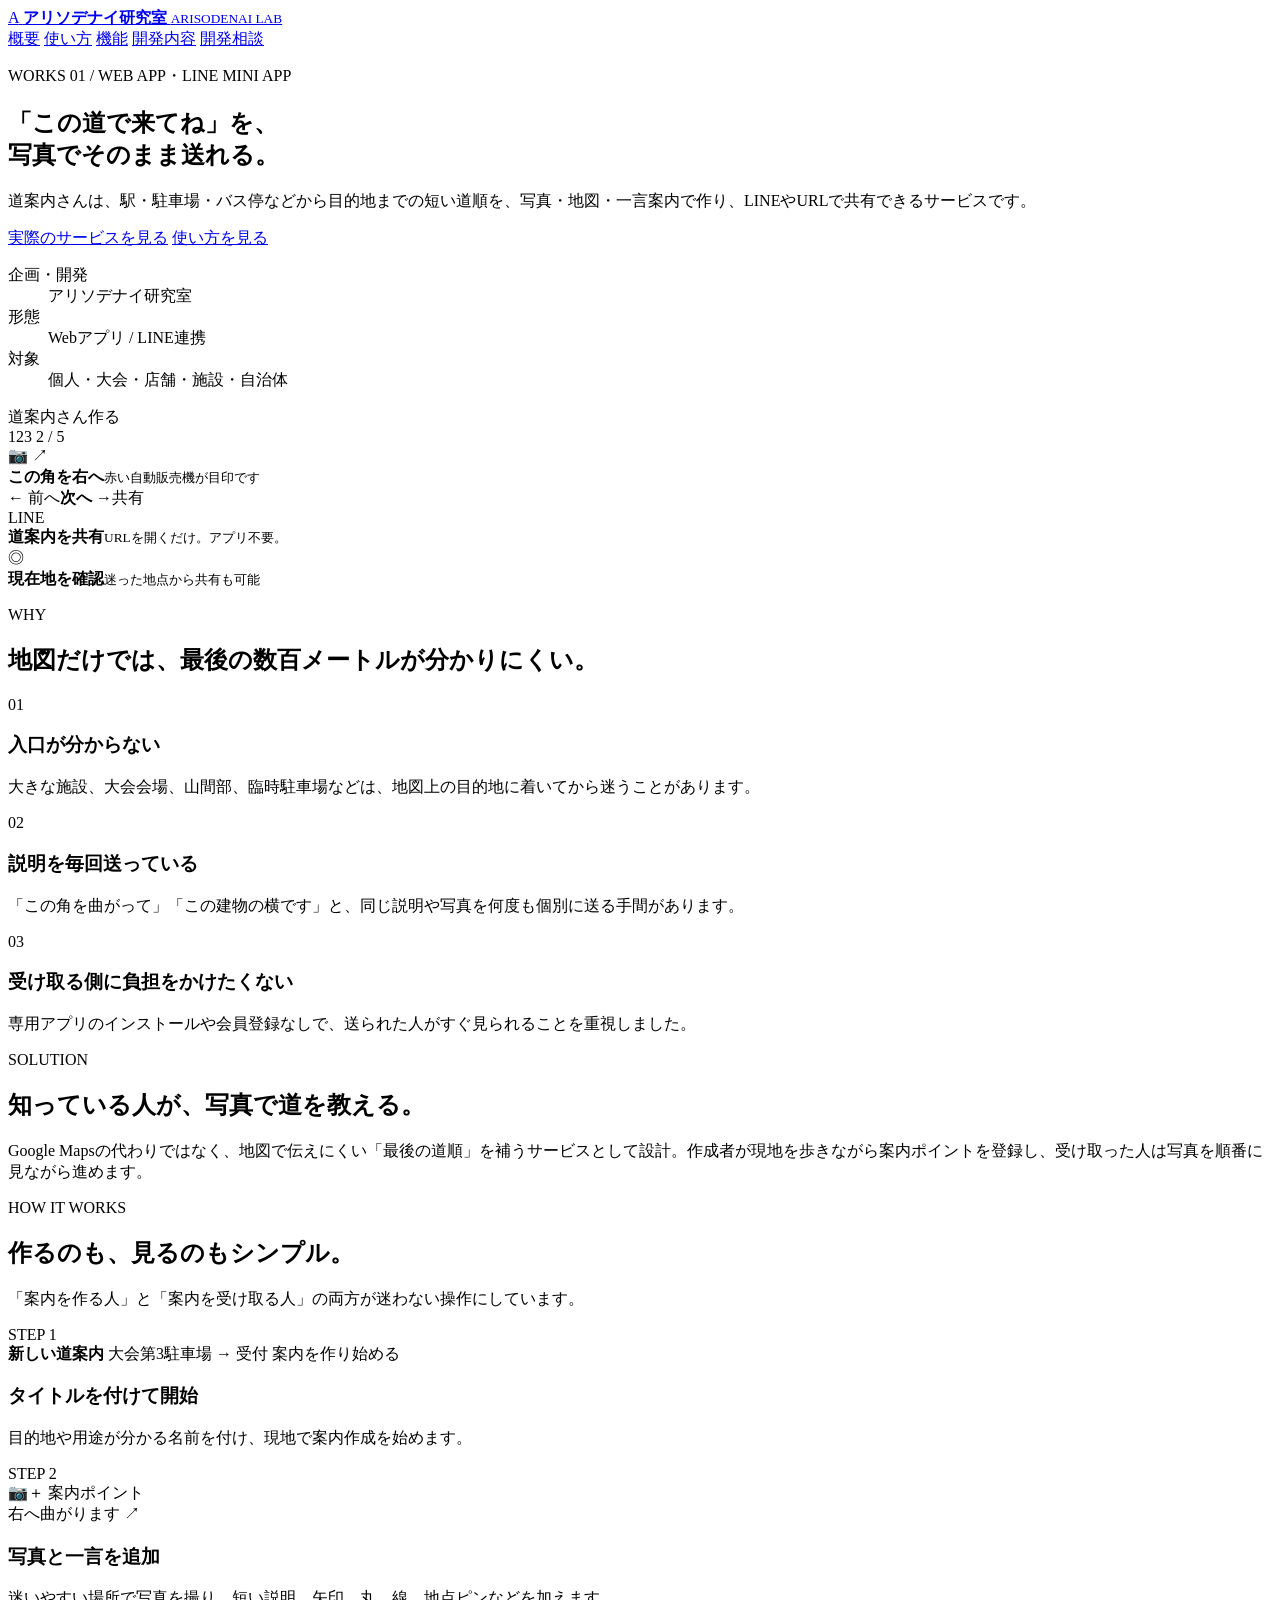
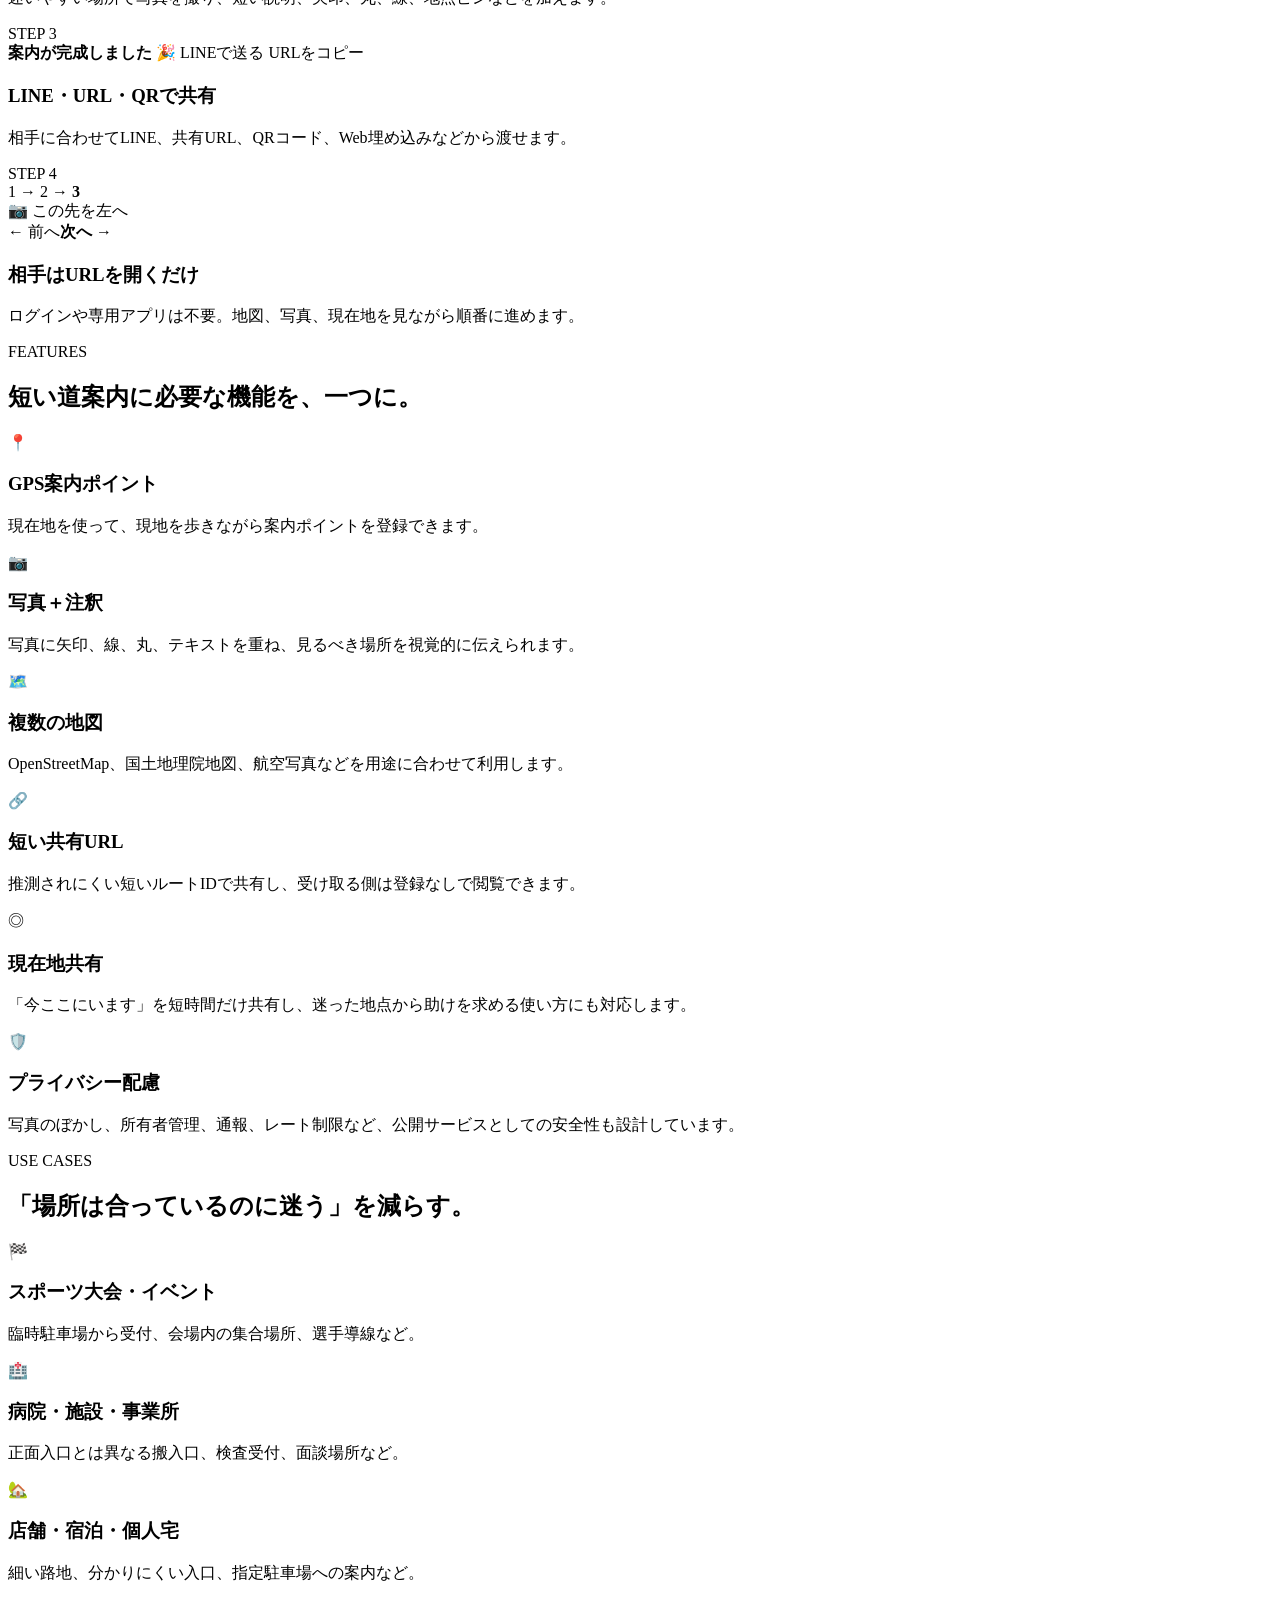
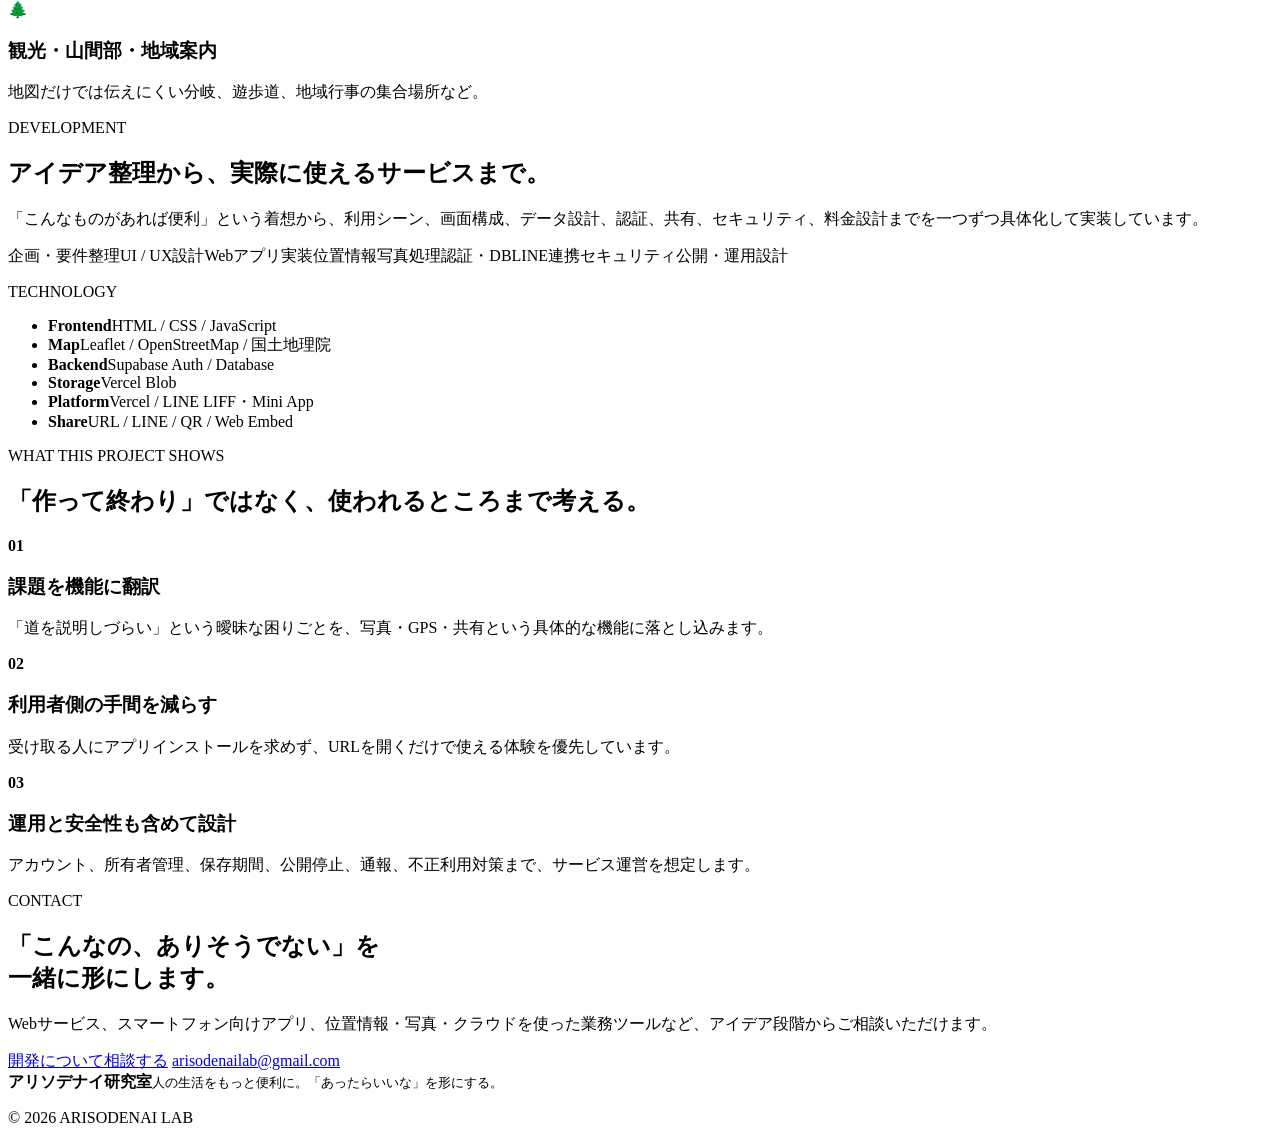
==== portfolio.html @ 08d3139c "feat: add Michiansan case study" ====
<!doctype html>
<html lang="ja">
<head>
  <meta charset="utf-8">
  <meta name="viewport" content="width=device-width, initial-scale=1">
  <meta name="description" content="アリソデナイ研究室の開発事例『道案内さん』。写真・地図・現在地を使った短距離道案内を作成し、LINEやURLで共有できるWebサービスです。">
  <meta name="theme-color" content="#f5f7f4">
  <title>道案内さん｜開発事例｜アリソデナイ研究室</title>
  <link rel="stylesheet" href="./portfolio.css">
</head>
<body>
  <header class="site-header">
    <a class="lab-brand" href="./index.html" aria-label="アリソデナイ研究室 トップへ">
      <span class="lab-mark" aria-hidden="true">A</span>
      <span>
        <strong>アリソデナイ研究室</strong>
        <small>ARISODENAI LAB</small>
      </span>
    </a>
    <nav class="site-nav" aria-label="ページ内ナビゲーション">
      <a href="#about">概要</a>
      <a href="#flow">使い方</a>
      <a href="#features">機能</a>
      <a href="#development">開発内容</a>
      <a class="nav-cta" href="mailto:arisodenailab@gmail.com">開発相談</a>
    </nav>
  </header>

  <main id="top">
    <section class="hero section-shell">
      <div class="hero-copy">
        <p class="eyebrow">WORKS 01 / WEB APP・LINE MINI APP</p>
        <h1>「この道で来てね」を、<br>写真でそのまま送れる。</h1>
        <p class="hero-lead">道案内さんは、駅・駐車場・バス停などから目的地までの短い道順を、写真・地図・一言案内で作り、LINEやURLで共有できるサービスです。</p>
        <div class="hero-actions">
          <a class="button primary" href="https://michiansan.com">実際のサービスを見る</a>
          <a class="button secondary" href="#flow">使い方を見る</a>
        </div>
        <dl class="hero-meta">
          <div><dt>企画・開発</dt><dd>アリソデナイ研究室</dd></div>
          <div><dt>形態</dt><dd>Webアプリ / LINE連携</dd></div>
          <div><dt>対象</dt><dd>個人・大会・店舗・施設・自治体</dd></div>
        </dl>
      </div>

      <div class="hero-visual" aria-label="道案内さんの画面イメージ">
        <div class="phone phone-main">
          <div class="phone-bar"><span>道案内さん</span><span>作る</span></div>
          <div class="mock-map">
            <span class="route-line"></span>
            <span class="pin p1">1</span><span class="pin p2">2</span><span class="pin p3">3</span>
            <span class="location-dot"></span>
            <span class="map-chip">2 / 5</span>
          </div>
          <div class="mock-photo">
            <span class="photo-icon">📷</span>
            <span class="mock-arrow">↗</span>
            <div class="photo-caption"><strong>この角を右へ</strong><small>赤い自動販売機が目印です</small></div>
          </div>
          <div class="mock-controls"><span>← 前へ</span><strong>次へ →</strong><span>共有</span></div>
        </div>
        <div class="share-card">
          <span class="share-icon">LINE</span>
          <div><strong>道案内を共有</strong><small>URLを開くだけ。アプリ不要。</small></div>
        </div>
        <div class="gps-card"><span>◎</span><div><strong>現在地を確認</strong><small>迷った地点から共有も可能</small></div></div>
      </div>
    </section>

    <section class="problem section-shell" id="about">
      <div class="section-heading">
        <p class="eyebrow">WHY</p>
        <h2>地図だけでは、最後の数百メートルが分かりにくい。</h2>
      </div>
      <div class="problem-grid">
        <article><span>01</span><h3>入口が分からない</h3><p>大きな施設、大会会場、山間部、臨時駐車場などは、地図上の目的地に着いてから迷うことがあります。</p></article>
        <article><span>02</span><h3>説明を毎回送っている</h3><p>「この角を曲がって」「この建物の横です」と、同じ説明や写真を何度も個別に送る手間があります。</p></article>
        <article><span>03</span><h3>受け取る側に負担をかけたくない</h3><p>専用アプリのインストールや会員登録なしで、送られた人がすぐ見られることを重視しました。</p></article>
      </div>
    </section>

    <section class="solution-band">
      <div class="section-shell solution-inner">
        <div>
          <p class="eyebrow light">SOLUTION</p>
          <h2>知っている人が、写真で道を教える。</h2>
        </div>
        <p>Google Mapsの代わりではなく、地図で伝えにくい「最後の道順」を補うサービスとして設計。作成者が現地を歩きながら案内ポイントを登録し、受け取った人は写真を順番に見ながら進めます。</p>
      </div>
    </section>

    <section class="flow section-shell" id="flow">
      <div class="section-heading centered">
        <p class="eyebrow">HOW IT WORKS</p>
        <h2>作るのも、見るのもシンプル。</h2>
        <p>「案内を作る人」と「案内を受け取る人」の両方が迷わない操作にしています。</p>
      </div>

      <div class="flow-track">
        <article class="flow-step">
          <span class="step-no">STEP 1</span>
          <div class="mini-screen create-screen">
            <strong>新しい道案内</strong>
            <span class="input-line">大会第3駐車場 → 受付</span>
            <span class="mini-button">案内を作り始める</span>
          </div>
          <h3>タイトルを付けて開始</h3>
          <p>目的地や用途が分かる名前を付け、現地で案内作成を始めます。</p>
        </article>

        <article class="flow-step">
          <span class="step-no">STEP 2</span>
          <div class="mini-screen camera-screen">
            <div class="camera-frame">📷<span>＋ 案内ポイント</span></div>
            <div class="caption-strip">右へ曲がります ↗</div>
          </div>
          <h3>写真と一言を追加</h3>
          <p>迷いやすい場所で写真を撮り、短い説明、矢印、丸、線、地点ピンなどを加えます。</p>
        </article>

        <article class="flow-step">
          <span class="step-no">STEP 3</span>
          <div class="mini-screen share-screen">
            <strong>案内が完成しました 🎉</strong>
            <span class="line-button">LINEで送る</span>
            <span class="plain-button">URLをコピー</span>
          </div>
          <h3>LINE・URL・QRで共有</h3>
          <p>相手に合わせてLINE、共有URL、QRコード、Web埋め込みなどから渡せます。</p>
        </article>

        <article class="flow-step">
          <span class="step-no">STEP 4</span>
          <div class="mini-screen viewer-screen">
            <div class="viewer-map">1 → 2 → <strong>3</strong></div>
            <div class="viewer-photo">📷 <span>この先を左へ</span></div>
            <div class="viewer-buttons"><span>← 前へ</span><strong>次へ →</strong></div>
          </div>
          <h3>相手はURLを開くだけ</h3>
          <p>ログインや専用アプリは不要。地図、写真、現在地を見ながら順番に進めます。</p>
        </article>
      </div>
    </section>

    <section class="features section-shell" id="features">
      <div class="section-heading">
        <p class="eyebrow">FEATURES</p>
        <h2>短い道案内に必要な機能を、一つに。</h2>
      </div>
      <div class="feature-grid">
        <article><span class="feature-icon">📍</span><h3>GPS案内ポイント</h3><p>現在地を使って、現地を歩きながら案内ポイントを登録できます。</p></article>
        <article><span class="feature-icon">📷</span><h3>写真＋注釈</h3><p>写真に矢印、線、丸、テキストを重ね、見るべき場所を視覚的に伝えられます。</p></article>
        <article><span class="feature-icon">🗺️</span><h3>複数の地図</h3><p>OpenStreetMap、国土地理院地図、航空写真などを用途に合わせて利用します。</p></article>
        <article><span class="feature-icon">🔗</span><h3>短い共有URL</h3><p>推測されにくい短いルートIDで共有し、受け取る側は登録なしで閲覧できます。</p></article>
        <article><span class="feature-icon">◎</span><h3>現在地共有</h3><p>「今ここにいます」を短時間だけ共有し、迷った地点から助けを求める使い方にも対応します。</p></article>
        <article><span class="feature-icon">🛡️</span><h3>プライバシー配慮</h3><p>写真のぼかし、所有者管理、通報、レート制限など、公開サービスとしての安全性も設計しています。</p></article>
      </div>
    </section>

    <section class="use-cases section-shell">
      <div class="section-heading centered">
        <p class="eyebrow">USE CASES</p>
        <h2>「場所は合っているのに迷う」を減らす。</h2>
      </div>
      <div class="case-grid">
        <article><span>🏁</span><h3>スポーツ大会・イベント</h3><p>臨時駐車場から受付、会場内の集合場所、選手導線など。</p></article>
        <article><span>🏥</span><h3>病院・施設・事業所</h3><p>正面入口とは異なる搬入口、検査受付、面談場所など。</p></article>
        <article><span>🏡</span><h3>店舗・宿泊・個人宅</h3><p>細い路地、分かりにくい入口、指定駐車場への案内など。</p></article>
        <article><span>🌲</span><h3>観光・山間部・地域案内</h3><p>地図だけでは伝えにくい分岐、遊歩道、地域行事の集合場所など。</p></article>
      </div>
    </section>

    <section class="development section-shell" id="development">
      <div class="development-copy">
        <p class="eyebrow">DEVELOPMENT</p>
        <h2>アイデア整理から、実際に使えるサービスまで。</h2>
        <p>「こんなものがあれば便利」という着想から、利用シーン、画面構成、データ設計、認証、共有、セキュリティ、料金設計までを一つずつ具体化して実装しています。</p>
        <div class="scope-tags" aria-label="対応領域">
          <span>企画・要件整理</span><span>UI / UX設計</span><span>Webアプリ実装</span><span>位置情報</span><span>写真処理</span><span>認証・DB</span><span>LINE連携</span><span>セキュリティ</span><span>公開・運用設計</span>
        </div>
      </div>
      <div class="tech-card">
        <p class="tech-title">TECHNOLOGY</p>
        <ul>
          <li><strong>Frontend</strong><span>HTML / CSS / JavaScript</span></li>
          <li><strong>Map</strong><span>Leaflet / OpenStreetMap / 国土地理院</span></li>
          <li><strong>Backend</strong><span>Supabase Auth / Database</span></li>
          <li><strong>Storage</strong><span>Vercel Blob</span></li>
          <li><strong>Platform</strong><span>Vercel / LINE LIFF・Mini App</span></li>
          <li><strong>Share</strong><span>URL / LINE / QR / Web Embed</span></li>
        </ul>
      </div>
    </section>

    <section class="value section-shell">
      <div class="section-heading centered">
        <p class="eyebrow">WHAT THIS PROJECT SHOWS</p>
        <h2>「作って終わり」ではなく、使われるところまで考える。</h2>
      </div>
      <div class="value-grid">
        <article><strong>01</strong><h3>課題を機能に翻訳</h3><p>「道を説明しづらい」という曖昧な困りごとを、写真・GPS・共有という具体的な機能に落とし込みます。</p></article>
        <article><strong>02</strong><h3>利用者側の手間を減らす</h3><p>受け取る人にアプリインストールを求めず、URLを開くだけで使える体験を優先しています。</p></article>
        <article><strong>03</strong><h3>運用と安全性も含めて設計</h3><p>アカウント、所有者管理、保存期間、公開停止、通報、不正利用対策まで、サービス運営を想定します。</p></article>
      </div>
    </section>

    <section class="contact-band">
      <div class="section-shell contact-inner">
        <div>
          <p class="eyebrow light">CONTACT</p>
          <h2>「こんなの、ありそうでない」を<br>一緒に形にします。</h2>
          <p>Webサービス、スマートフォン向けアプリ、位置情報・写真・クラウドを使った業務ツールなど、アイデア段階からご相談いただけます。</p>
        </div>
        <div class="contact-actions">
          <a class="button white" href="mailto:arisodenailab@gmail.com">開発について相談する</a>
          <a class="email-link" href="mailto:arisodenailab@gmail.com">arisodenailab@gmail.com</a>
        </div>
      </div>
    </section>
  </main>

  <footer class="site-footer section-shell">
    <div><strong>アリソデナイ研究室</strong><small>人の生活をもっと便利に。「あったらいいな」を形にする。</small></div>
    <p>© 2026 ARISODENAI LAB</p>
  </footer>
</body>
</html>
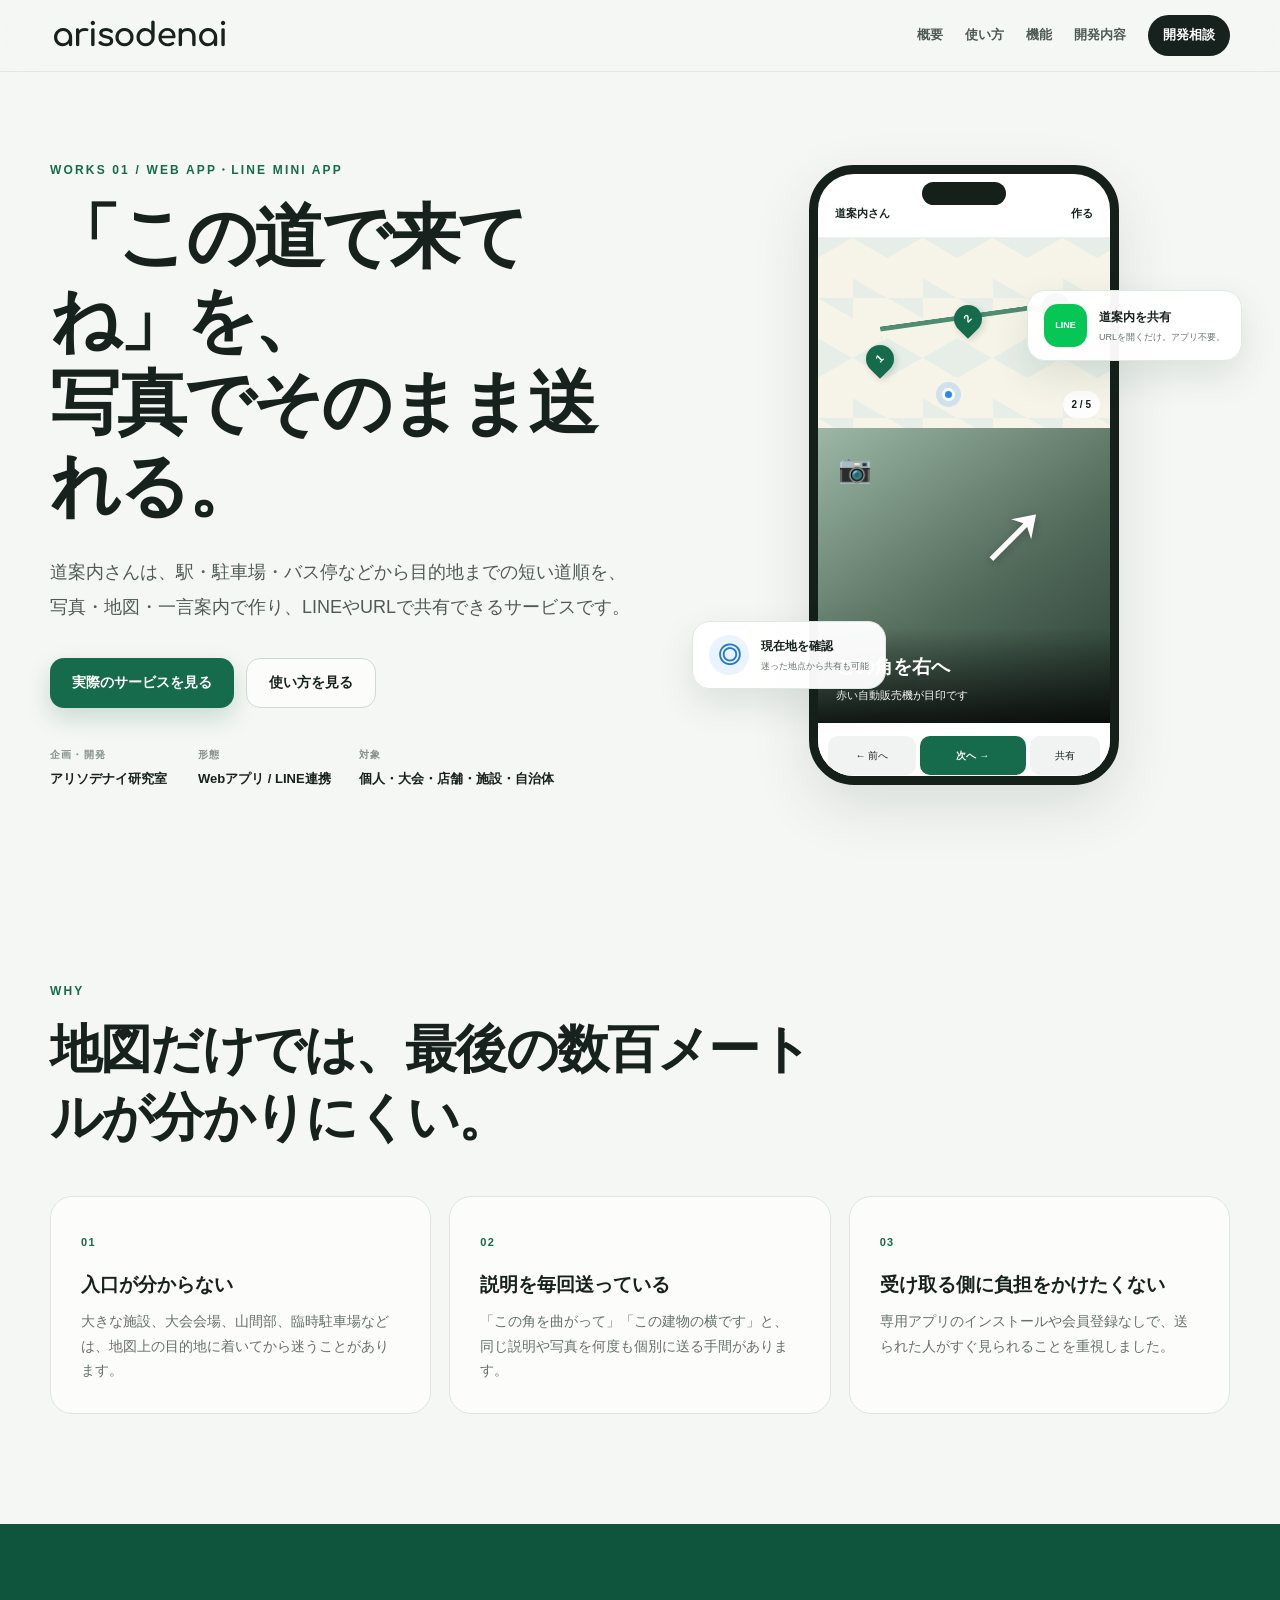
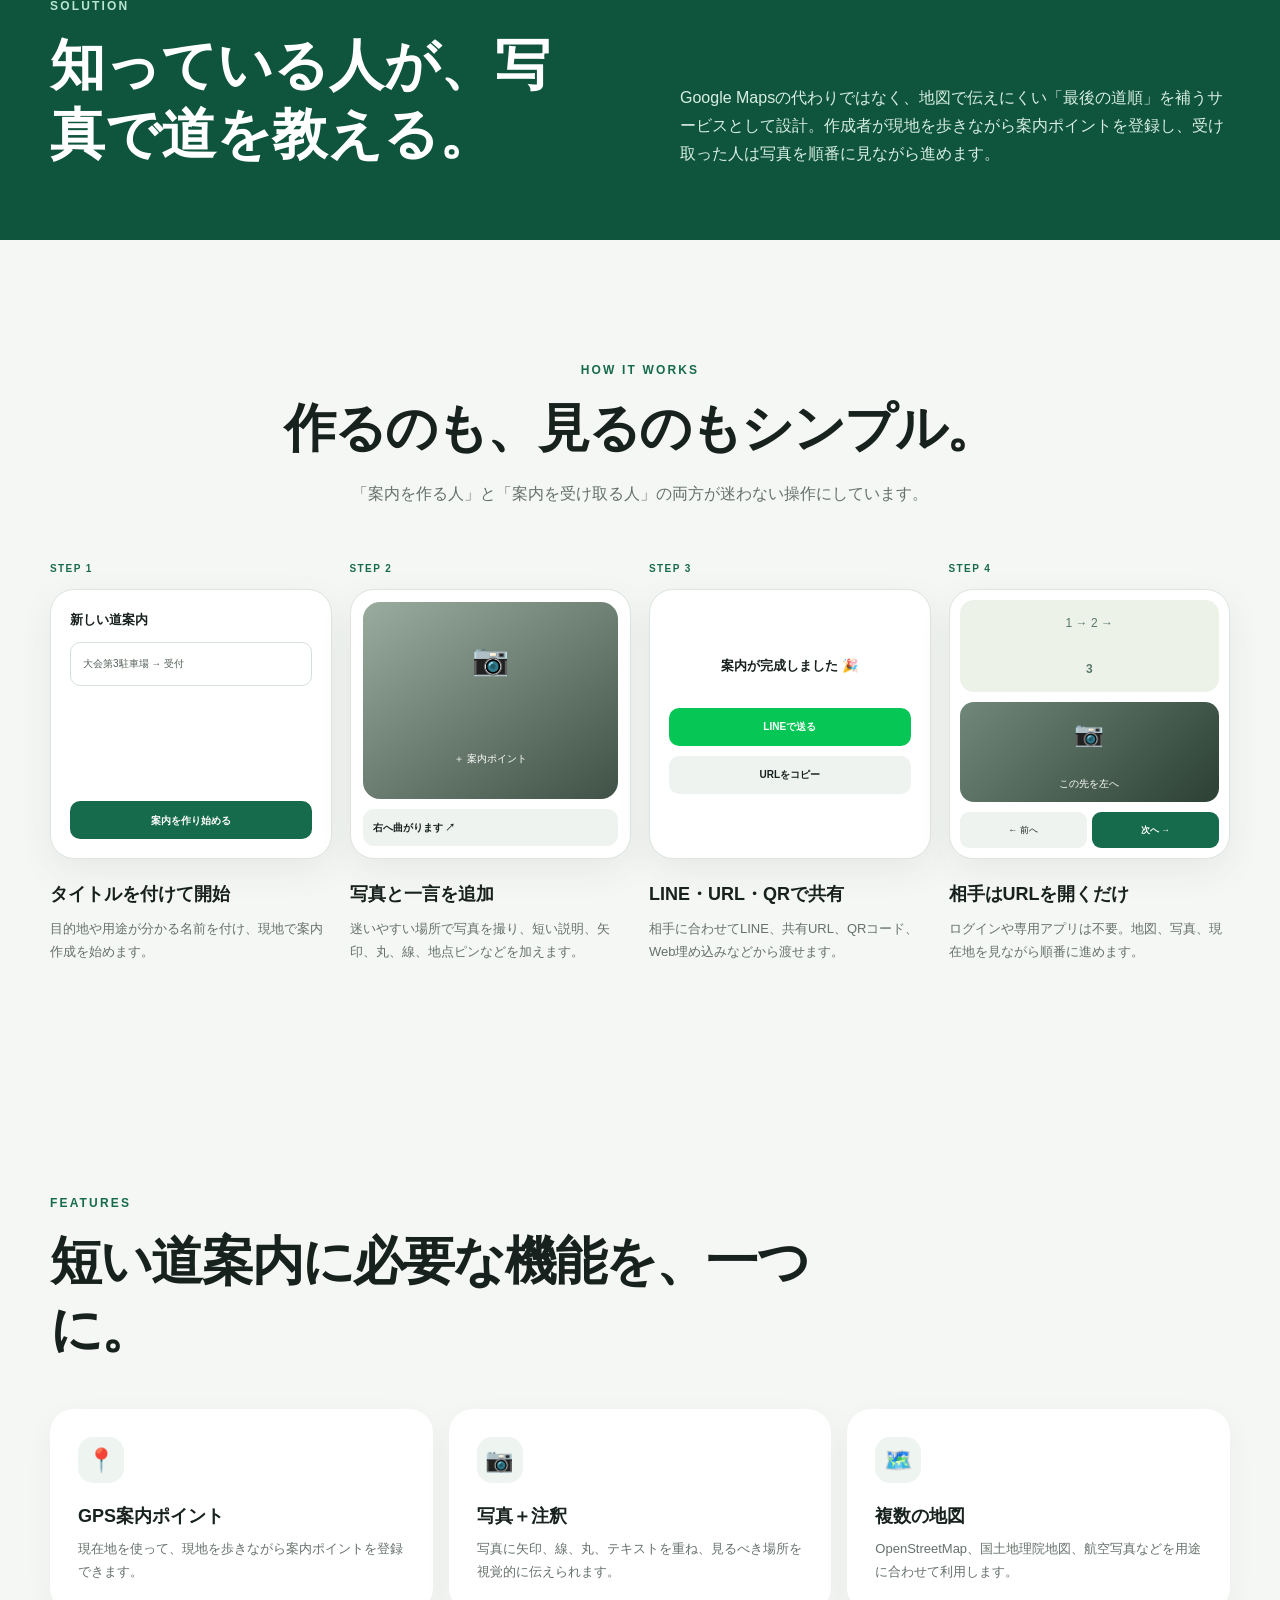
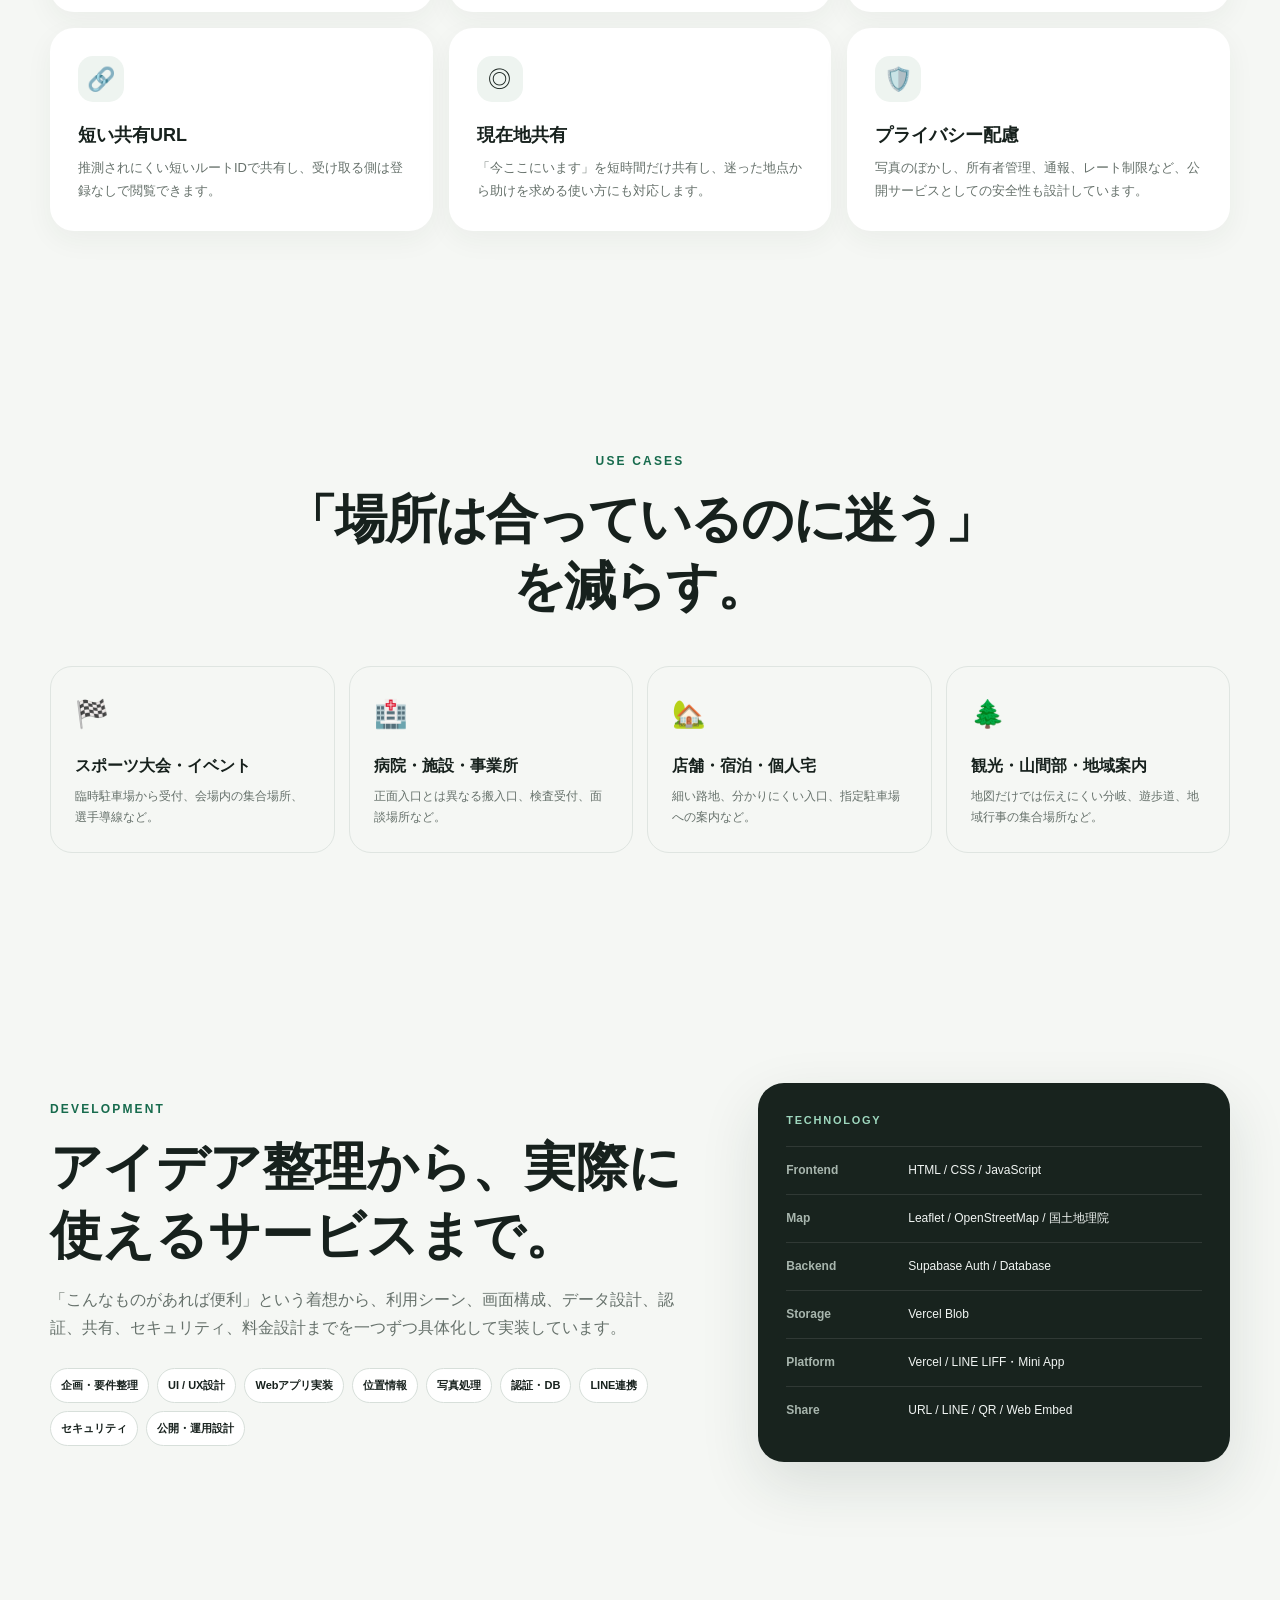
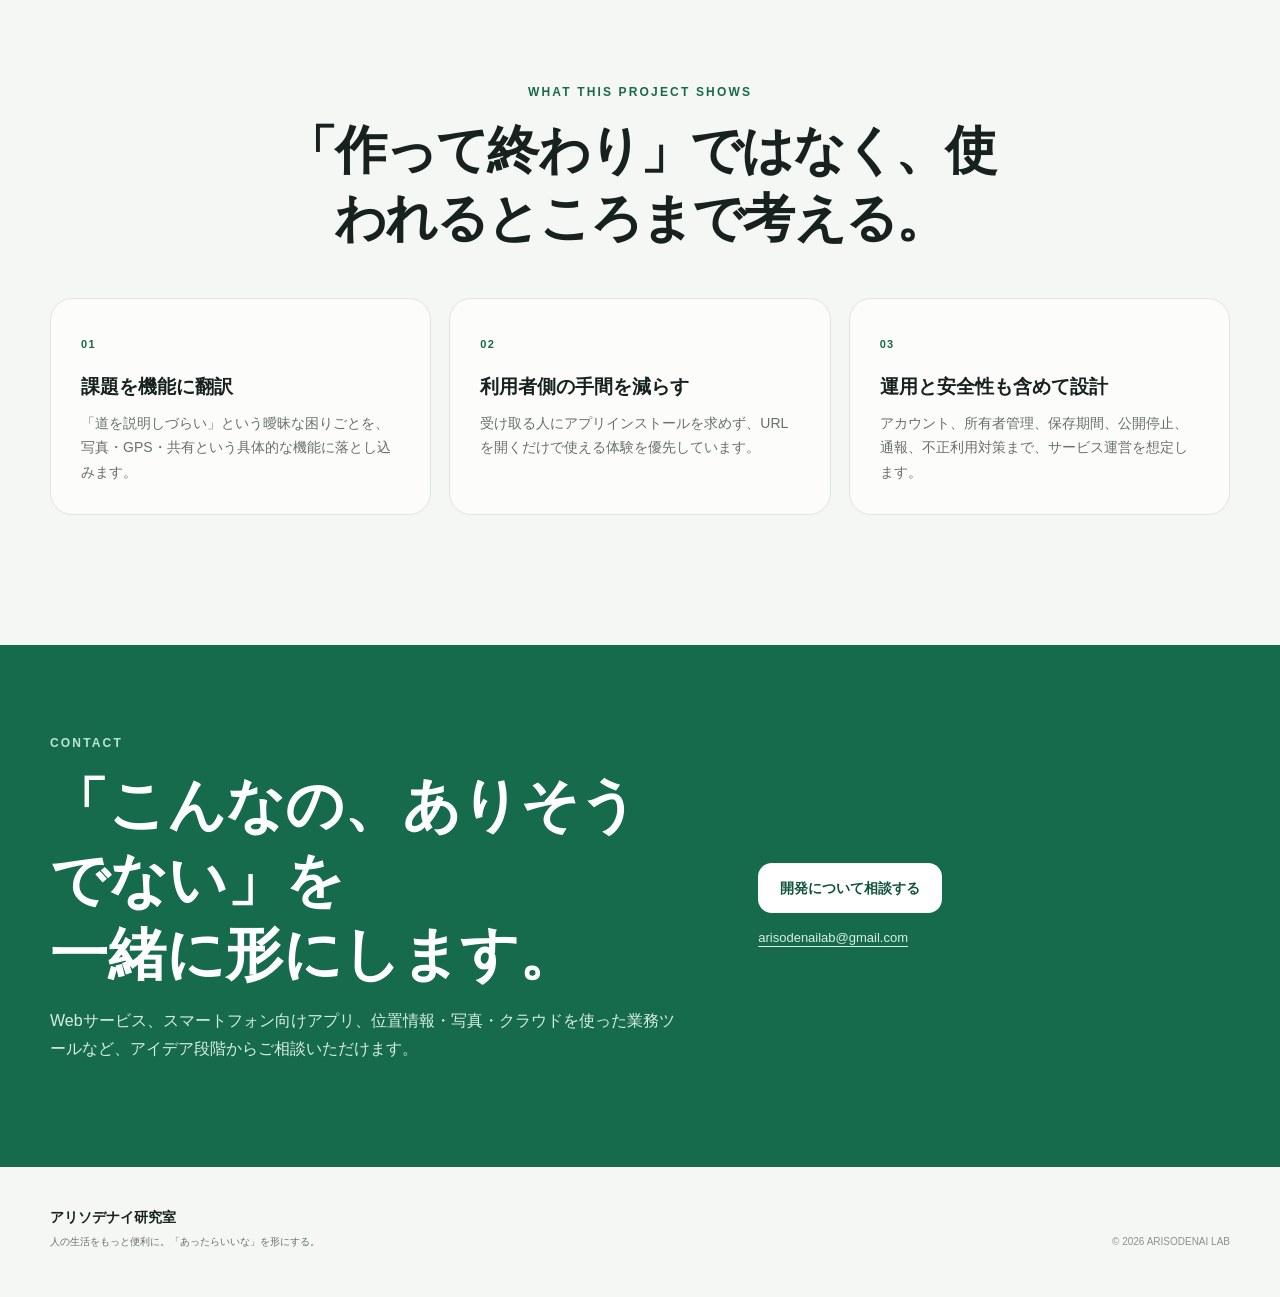
==== commit 555dc0c6: "Install and Configure Vercel Web Analytics ## Vercel Web Analytics Installation Complete  Successful" ====
--- a/portfolio.html
+++ b/portfolio.html
@@ -7,6 +7,10 @@
   <meta name="theme-color" content="#f5f7f4">
   <title>道案内さん｜開発事例｜アリソデナイ研究室</title>
   <link rel="stylesheet" href="./portfolio.css">
+  <script>
+    window.va = window.va || function () { (window.vaq = window.vaq || []).push(arguments); };
+  </script>
+  <script defer src="/_vercel/insights/script.js"></script>
 </head>
 <body>
   <header class="site-header">
@@ -224,4 +228,4 @@
     <p>© 2026 ARISODENAI LAB</p>
   </footer>
 </body>
-</html>+</html>
--- a/portfolio.css
+++ b/portfolio.css
@@ -0,0 +1,11 @@
+@import url("./portfolio-base.css");
+
+/* Official Arisodenai wordmark — selected logo 04 (vector) */
+.lab-brand{gap:0;min-width:184px;flex-shrink:0}
+.lab-brand>.lab-mark,.lab-brand>span{display:none}
+.lab-brand::before{content:"";display:block;width:180px;height:41px;background:url("./assets/arisodenai-logo-04.svg") left center/contain no-repeat}
+
+@media(max-width:640px){
+  .lab-brand{min-width:145px}
+  .lab-brand::before{width:145px;height:33px}
+}
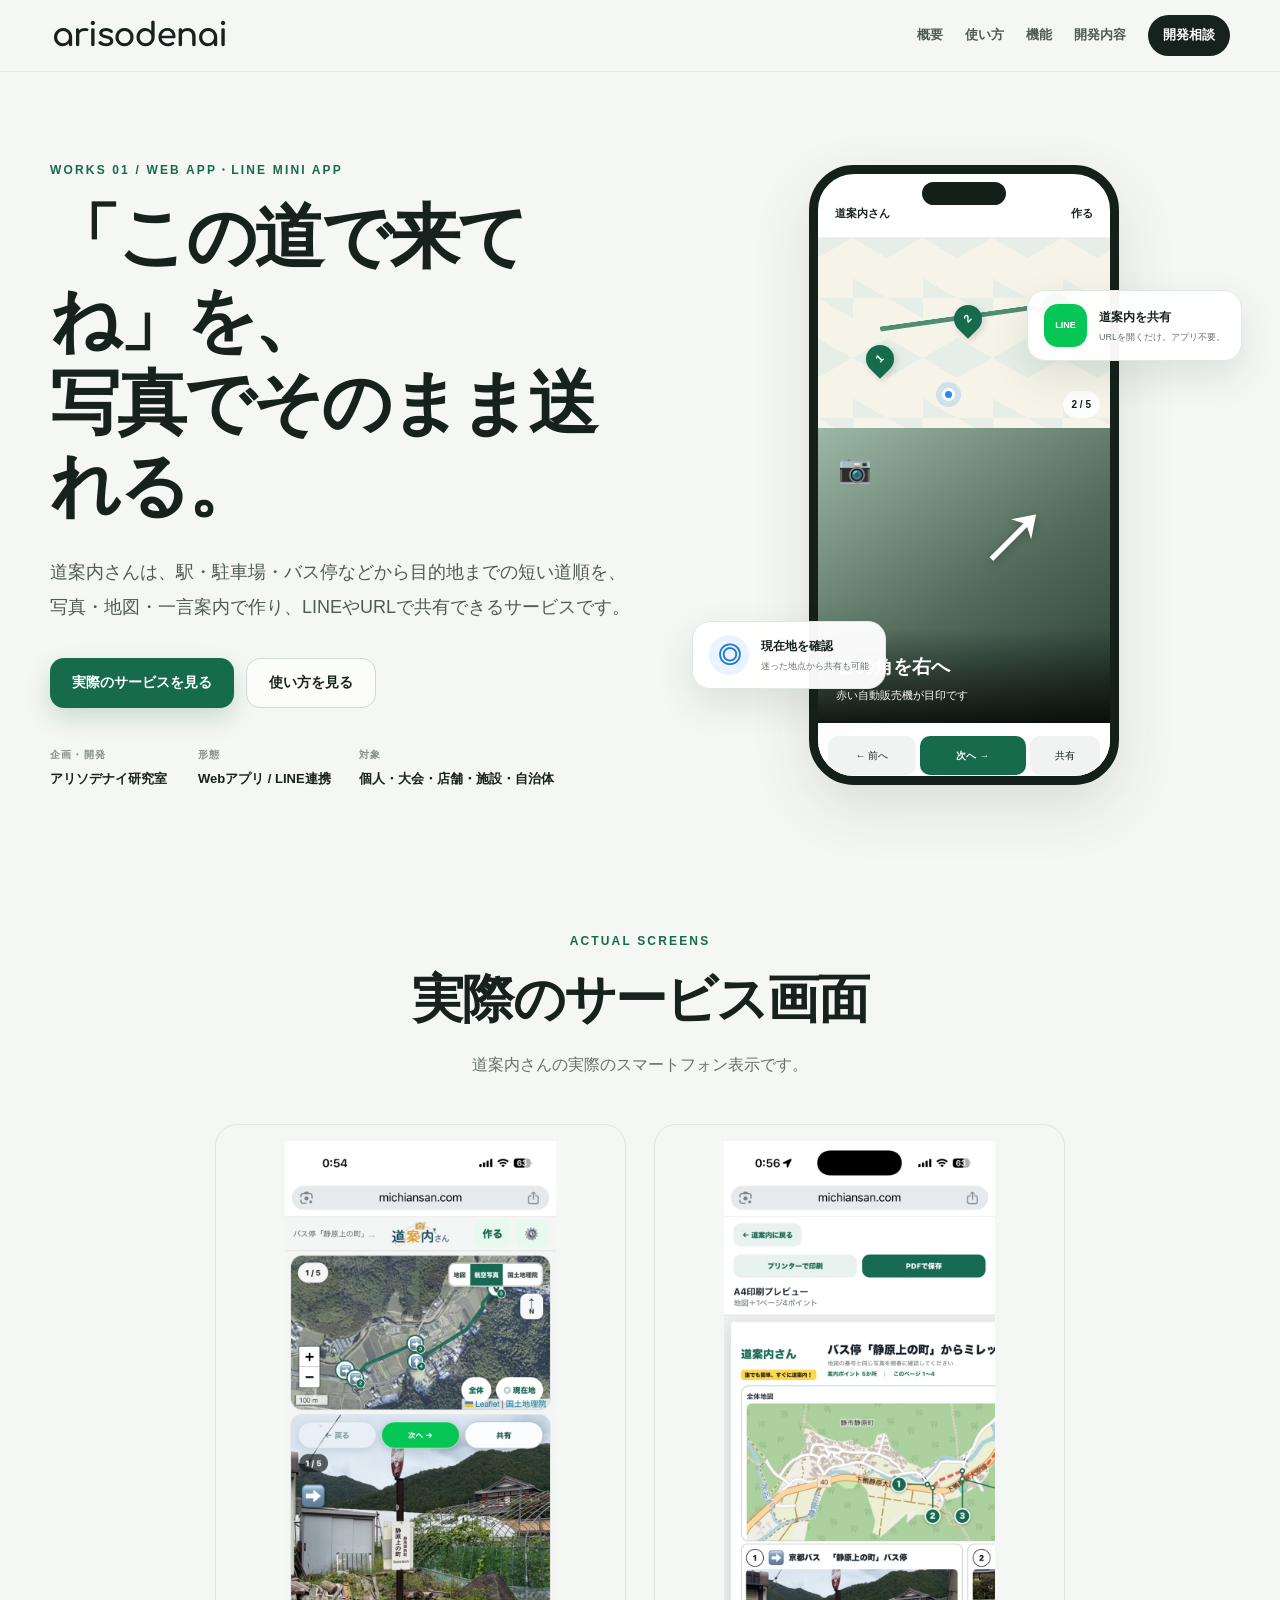
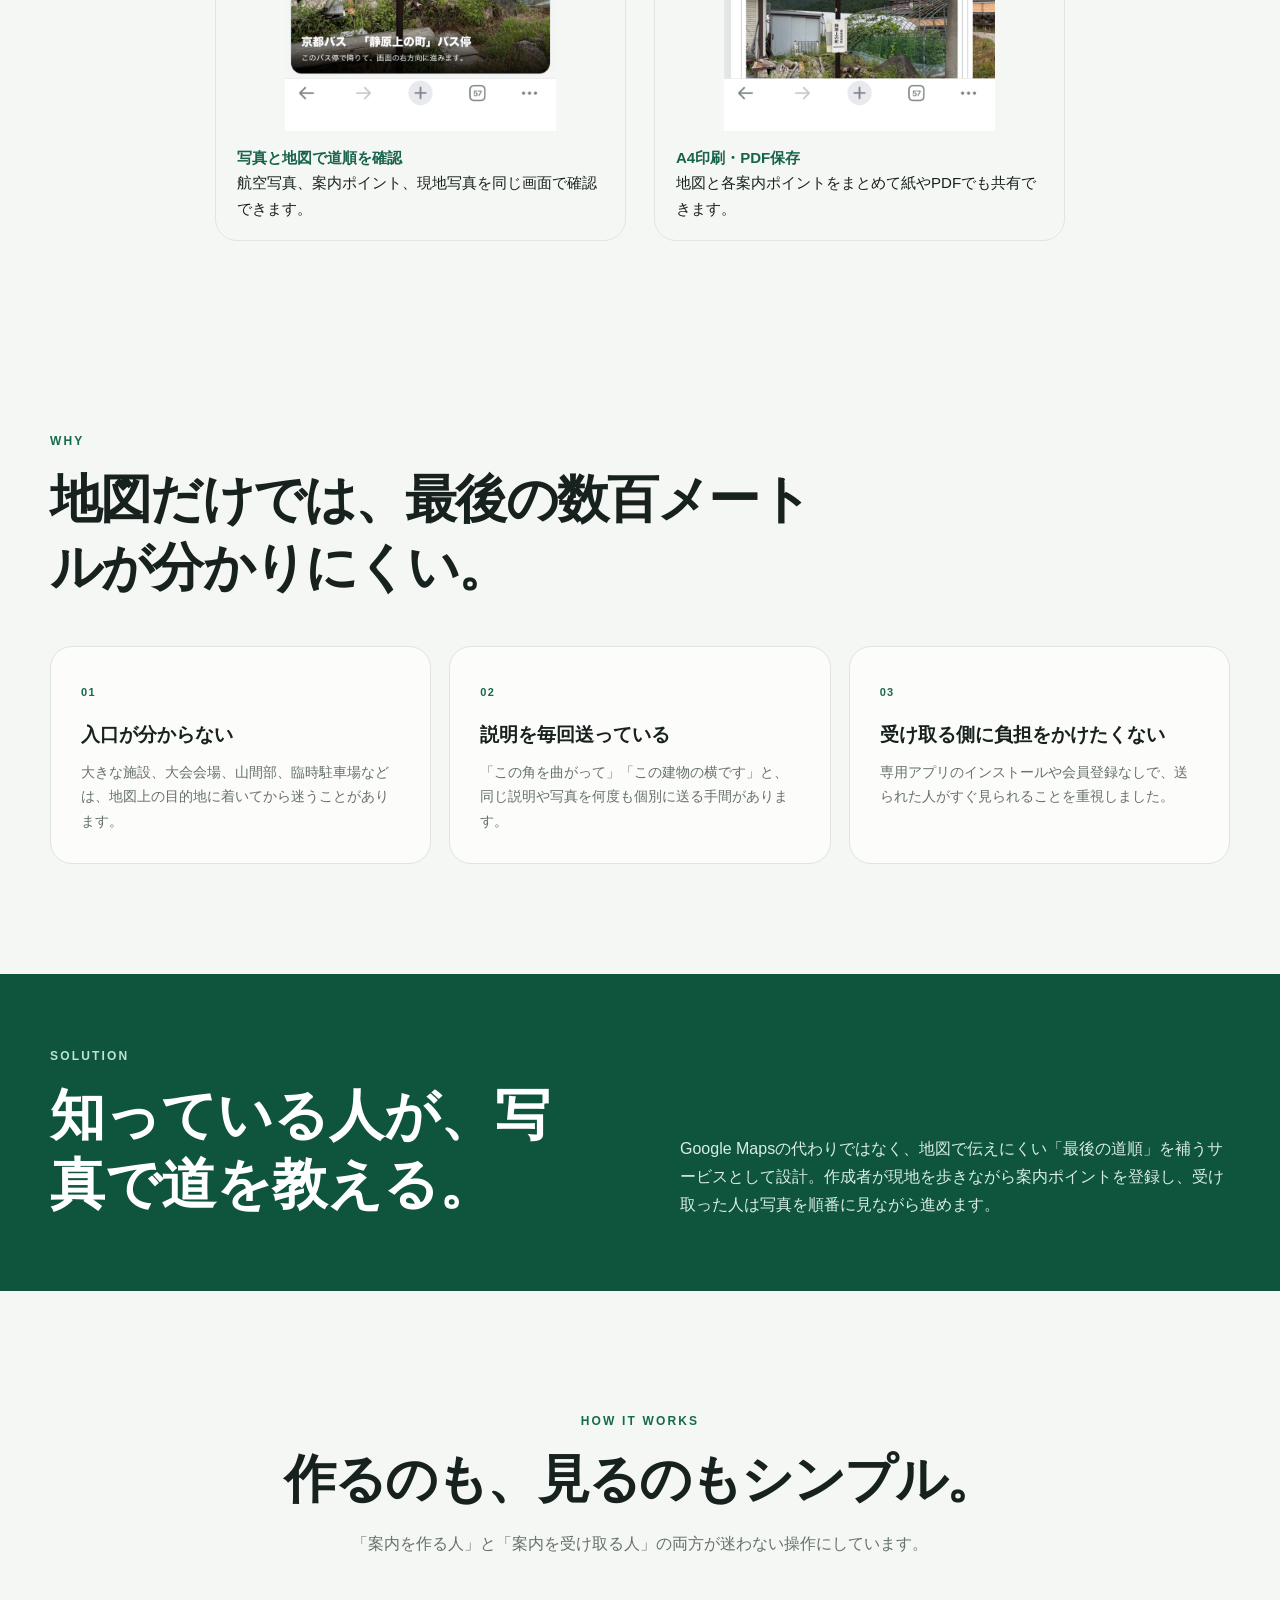
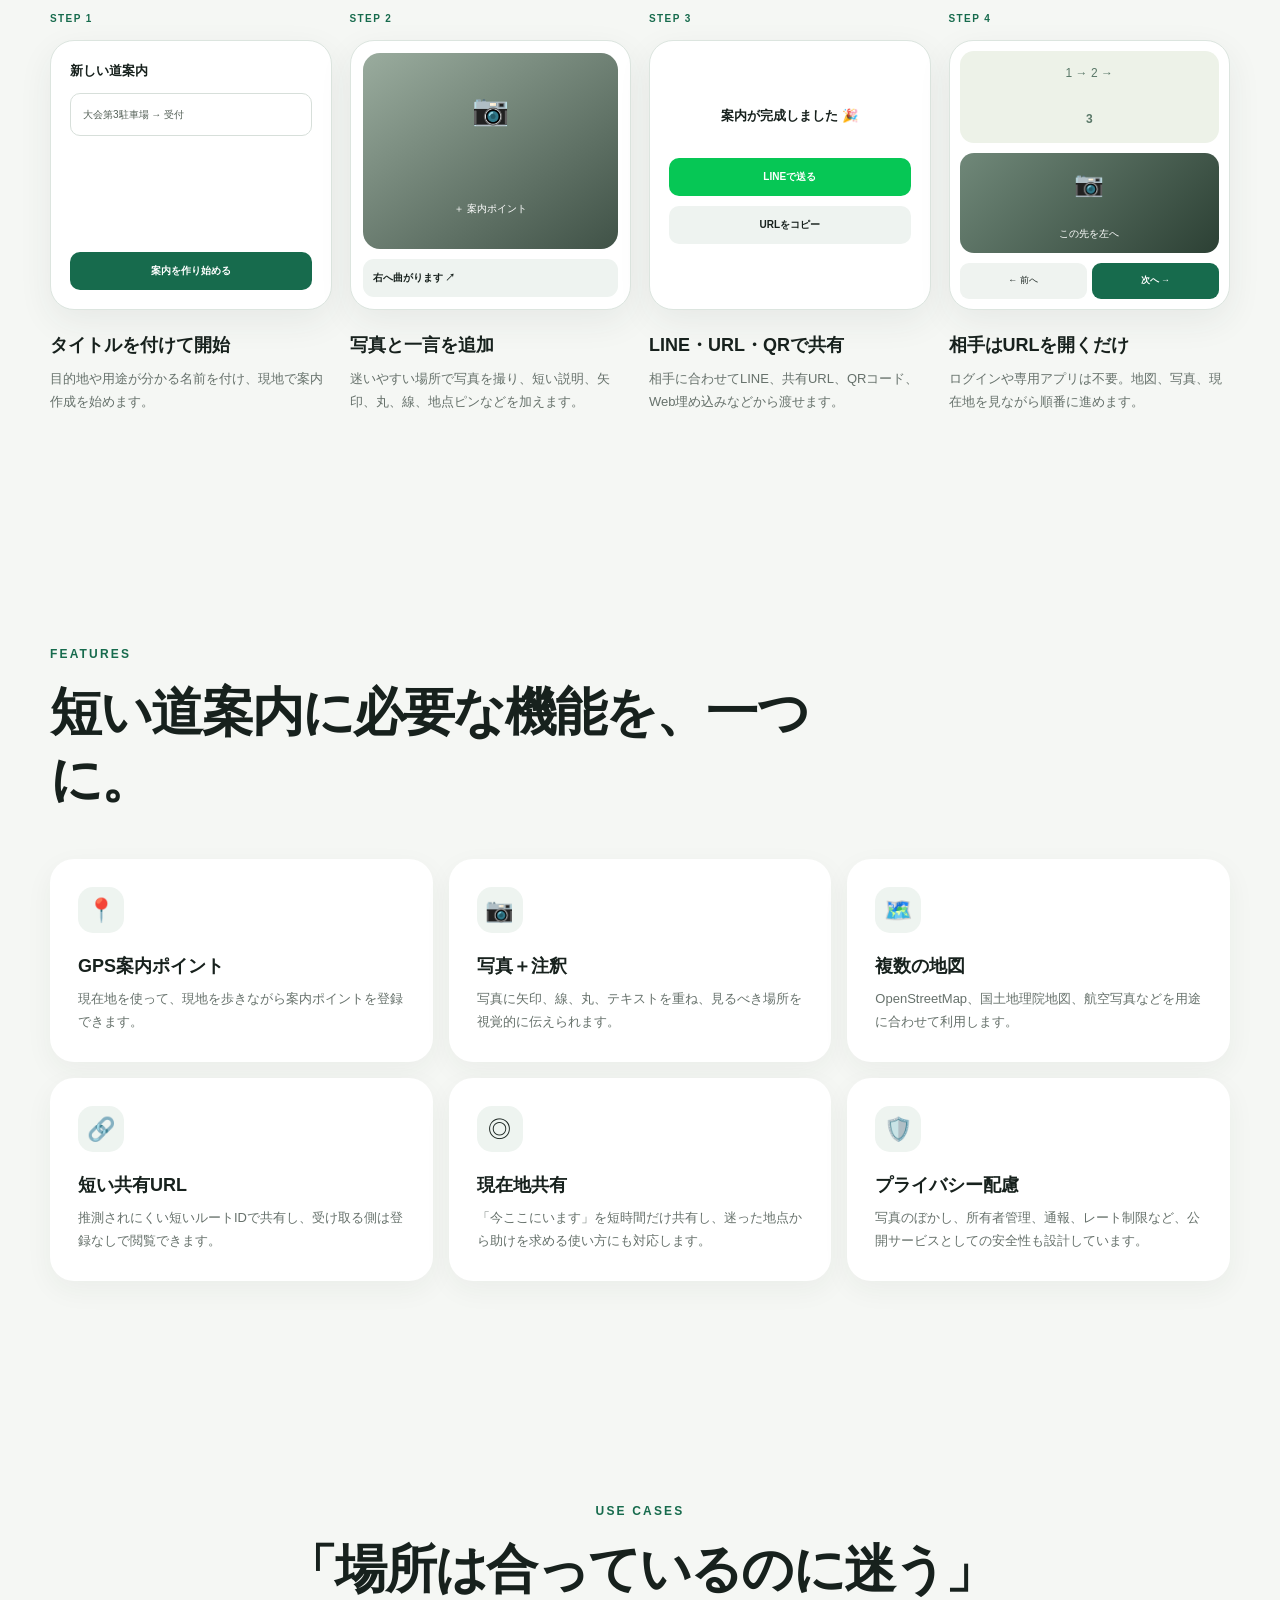
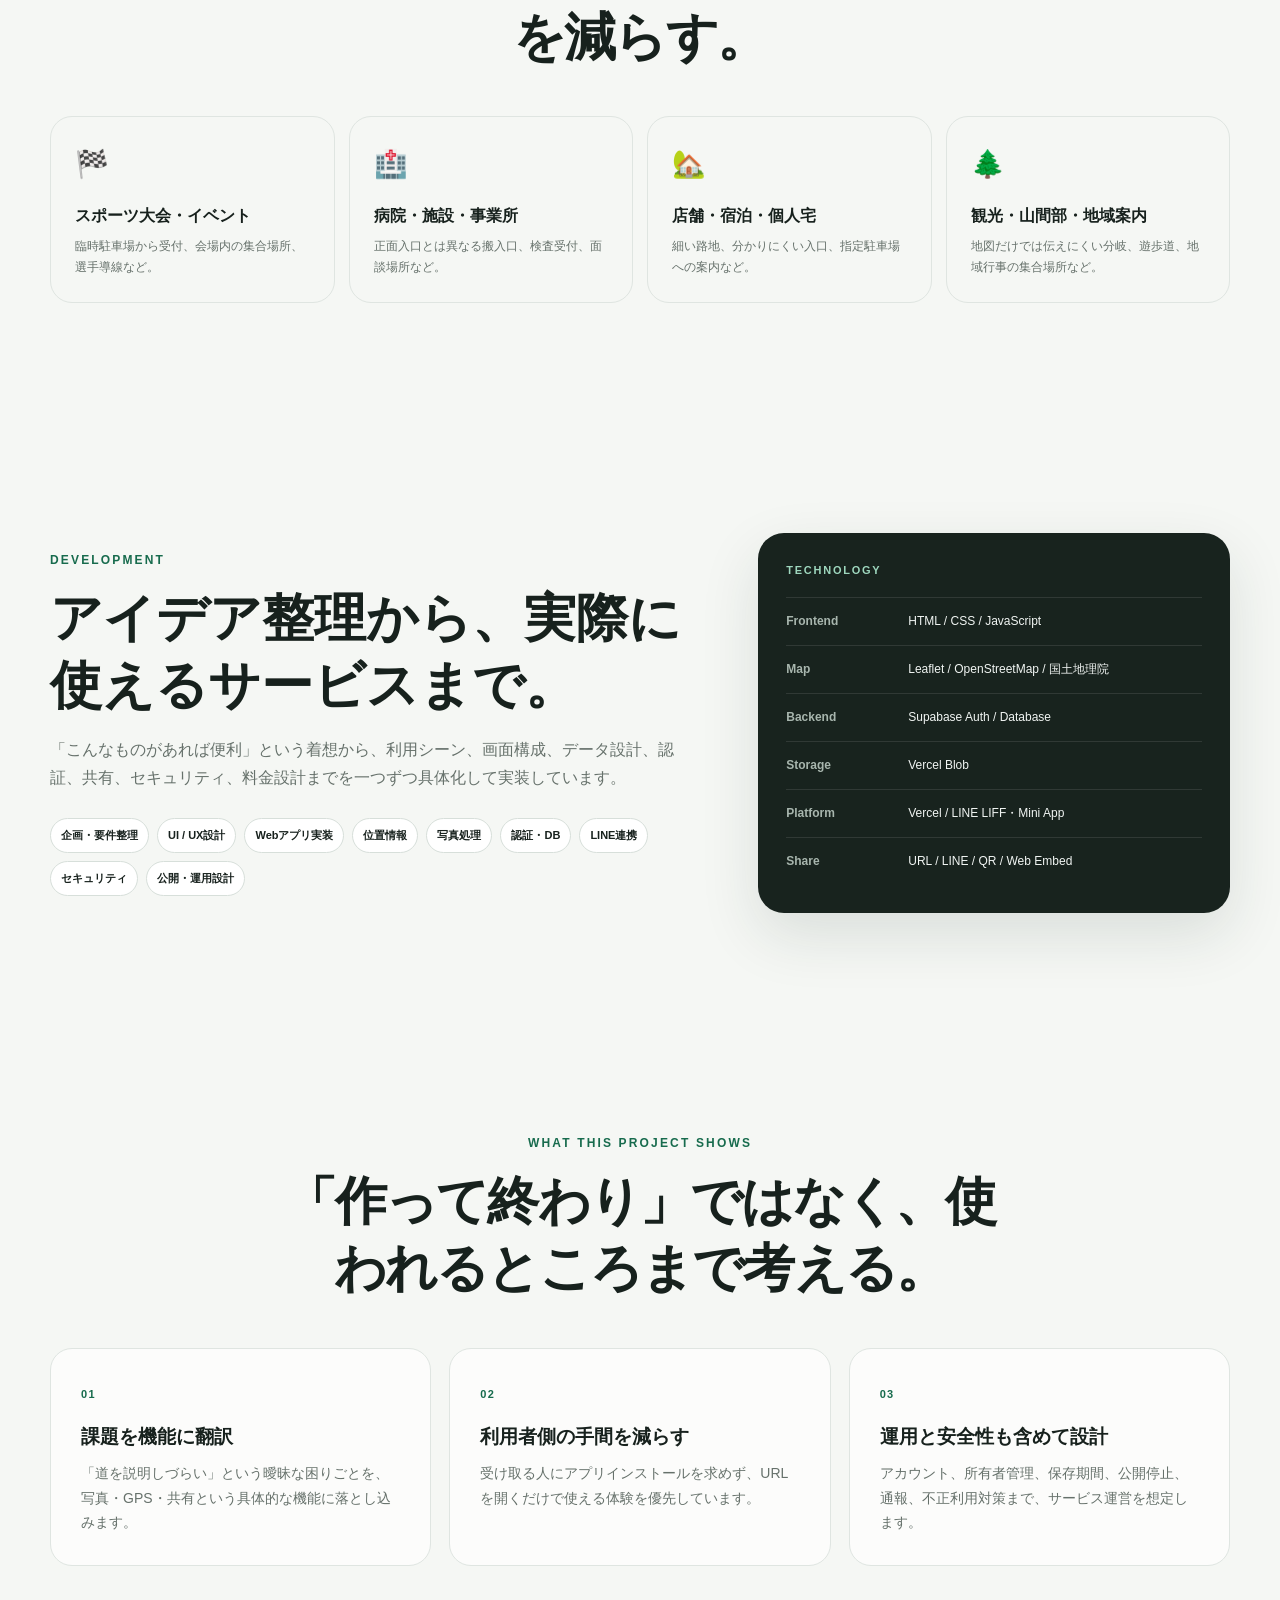
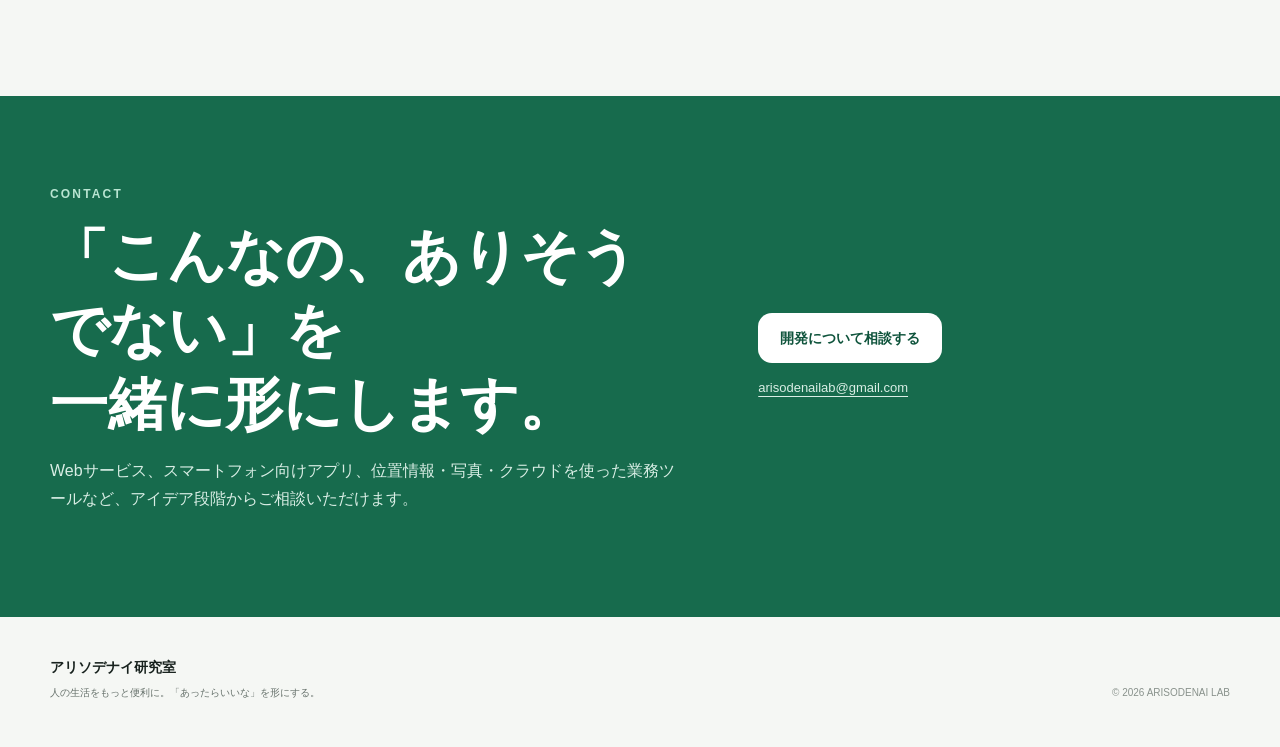
==== commit 0cb7f5dd: "feat(portfolio): 道案内さんの実画面2枚を掲載 同梱の INSTRUCTIONS.md の仕様どおり、hero の直後に実画面セクションを 追加した。既存の模擬画面・機能説明・他の開発" ====
--- a/portfolio.html
+++ b/portfolio.html
@@ -7,10 +7,6 @@
   <meta name="theme-color" content="#f5f7f4">
   <title>道案内さん｜開発事例｜アリソデナイ研究室</title>
   <link rel="stylesheet" href="./portfolio.css">
-  <script>
-    window.va = window.va || function () { (window.vaq = window.vaq || []).push(arguments); };
-  </script>
-  <script defer src="/_vercel/insights/script.js"></script>
 </head>
 <body>
   <header class="site-header">
@@ -71,6 +67,24 @@
       </div>
     </section>
 
+    <section class="real-screens section-shell" id="screenshots">
+      <div class="section-heading centered">
+        <p class="eyebrow">ACTUAL SCREENS</p>
+        <h2>実際のサービス画面</h2>
+        <p>道案内さんの実際のスマートフォン表示です。</p>
+      </div>
+      <div class="real-screens-grid">
+        <figure>
+          <img src="./images/michiansan-navigation.jpeg" alt="道案内さんの航空写真地図と写真付き案内画面" loading="lazy" width="706" height="1536">
+          <figcaption><strong>写真と地図で道順を確認</strong>航空写真、案内ポイント、現地写真を同じ画面で確認できます。</figcaption>
+        </figure>
+        <figure>
+          <img src="./images/michiansan-print-preview.jpeg" alt="道案内さんのA4印刷プレビューとPDF保存画面" loading="lazy" width="706" height="1536">
+          <figcaption><strong>A4印刷・PDF保存</strong>地図と各案内ポイントをまとめて紙やPDFでも共有できます。</figcaption>
+        </figure>
+      </div>
+    </section>
+
     <section class="problem section-shell" id="about">
       <div class="section-heading">
         <p class="eyebrow">WHY</p>
@@ -227,5 +241,10 @@
     <div><strong>アリソデナイ研究室</strong><small>人の生活をもっと便利に。「あったらいいな」を形にする。</small></div>
     <p>© 2026 ARISODENAI LAB</p>
   </footer>
+  <script>
+    window.va = window.va || function () { (window.vaq = window.vaq || []).push(arguments); };
+  </script>
+  <script defer src="/_vercel/insights/script.js"></script>
+  <script defer src="./click-tracking.js"></script>
 </body>
-</html>
+</html>
--- a/portfolio.css
+++ b/portfolio.css
@@ -9,3 +9,14 @@
   .lab-brand{min-width:145px}
   .lab-brand::before{width:145px;height:33px}
 }
+
+/* Real product screenshots (michiansan) — additive section, see #screenshots */
+.real-screens{padding-block:60px 80px}
+.real-screens-grid{display:grid;grid-template-columns:repeat(2,minmax(0,1fr));gap:28px;max-width:850px;margin:35px auto 0}
+.real-screens-grid figure{margin:0;padding:16px;border-radius:22px;background:#f5f7f4;border:1px solid #dfe7e2}
+.real-screens-grid img{display:block;width:100%;height:auto;max-height:590px;object-fit:contain;border-radius:14px}
+.real-screens-grid figcaption{padding:14px 5px 3px;line-height:1.7;font-size:.94rem}
+.real-screens-grid figcaption strong{display:block;color:#17634c}
+@media(max-width:600px){
+  .real-screens-grid{grid-template-columns:1fr;max-width:390px}
+}
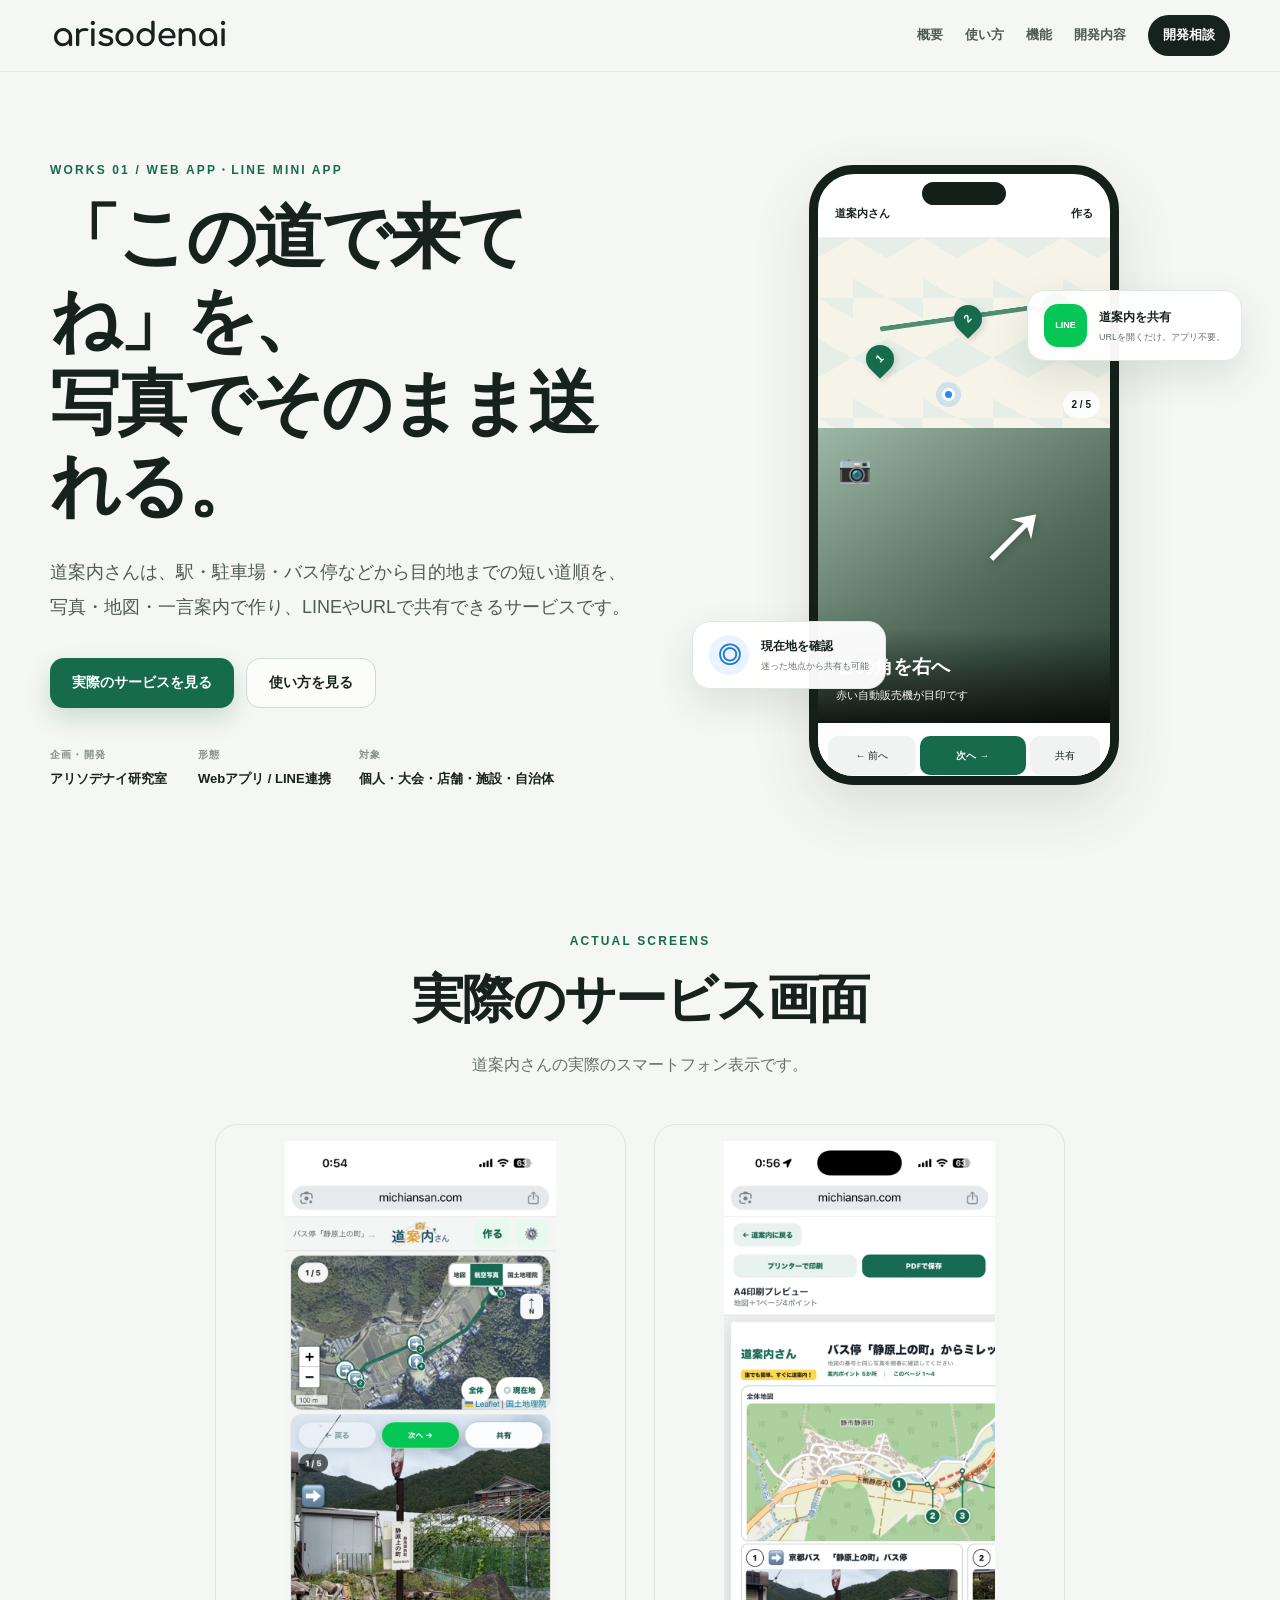
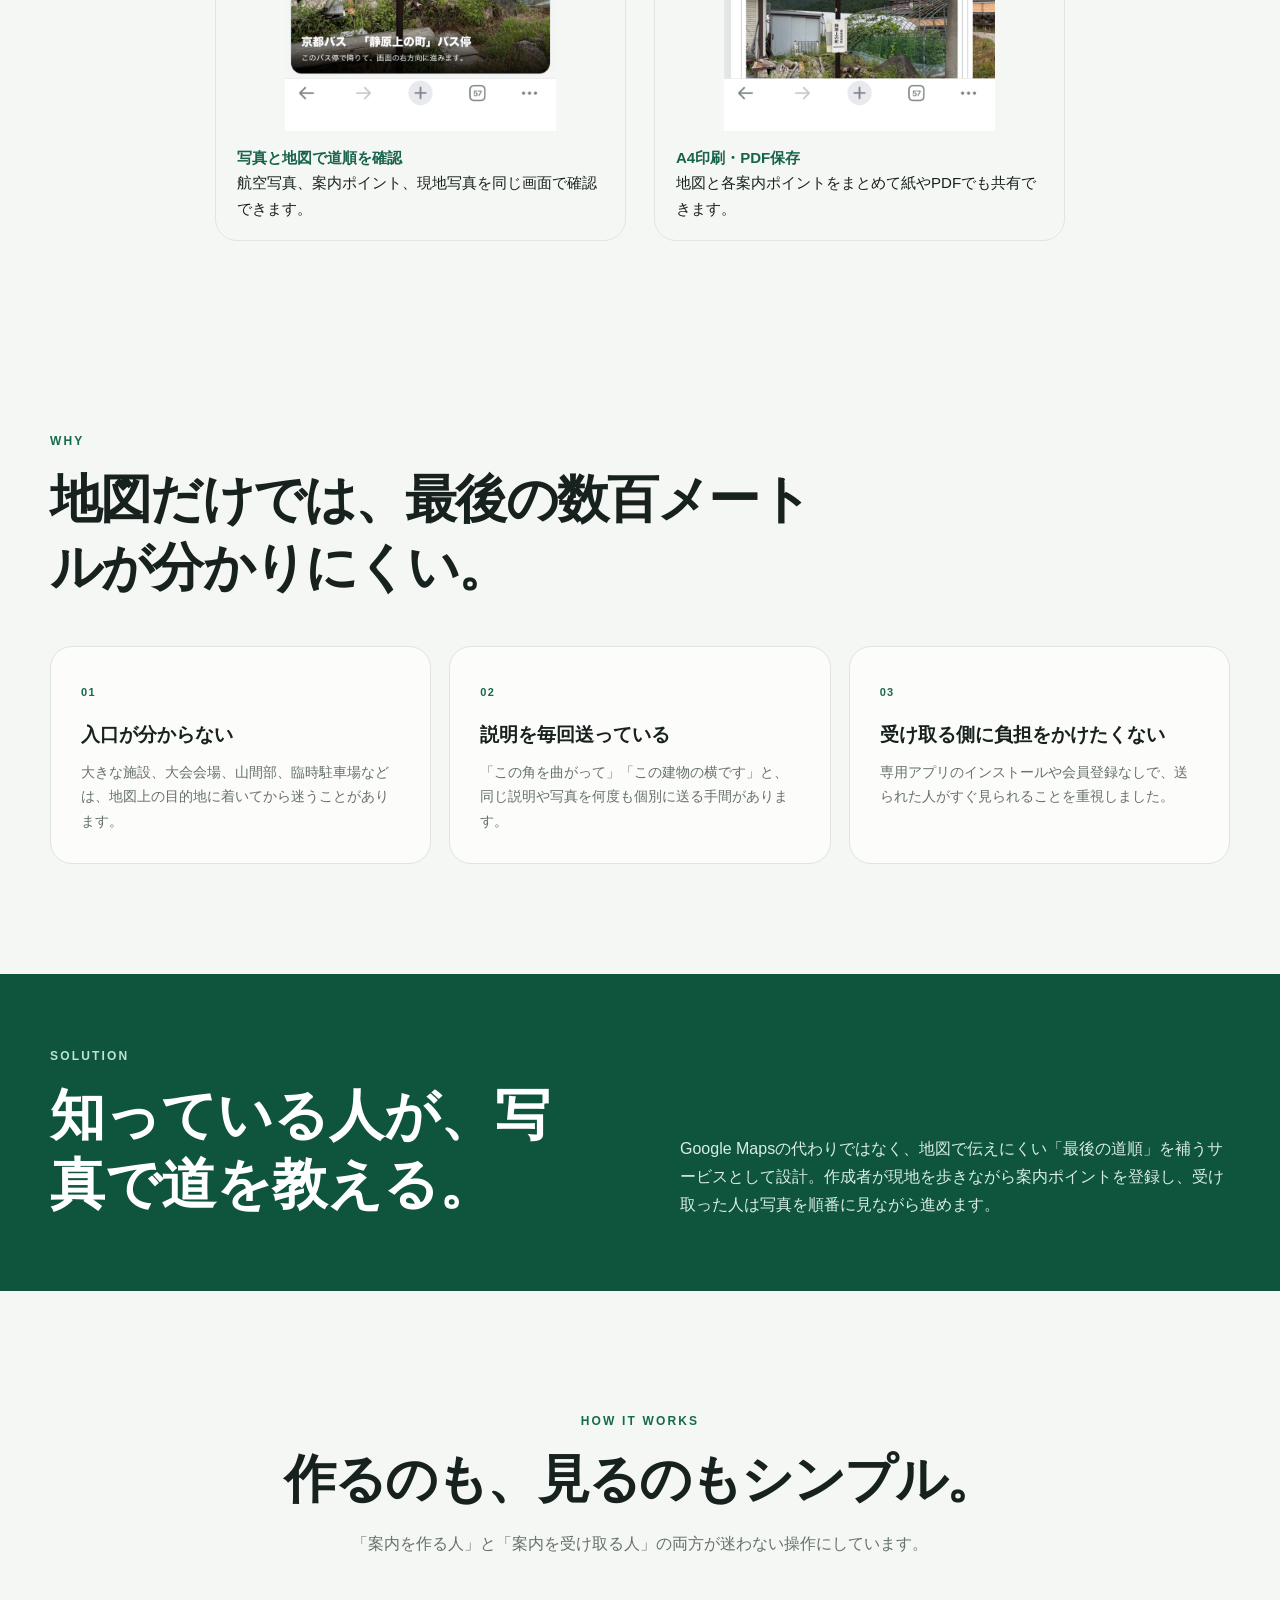
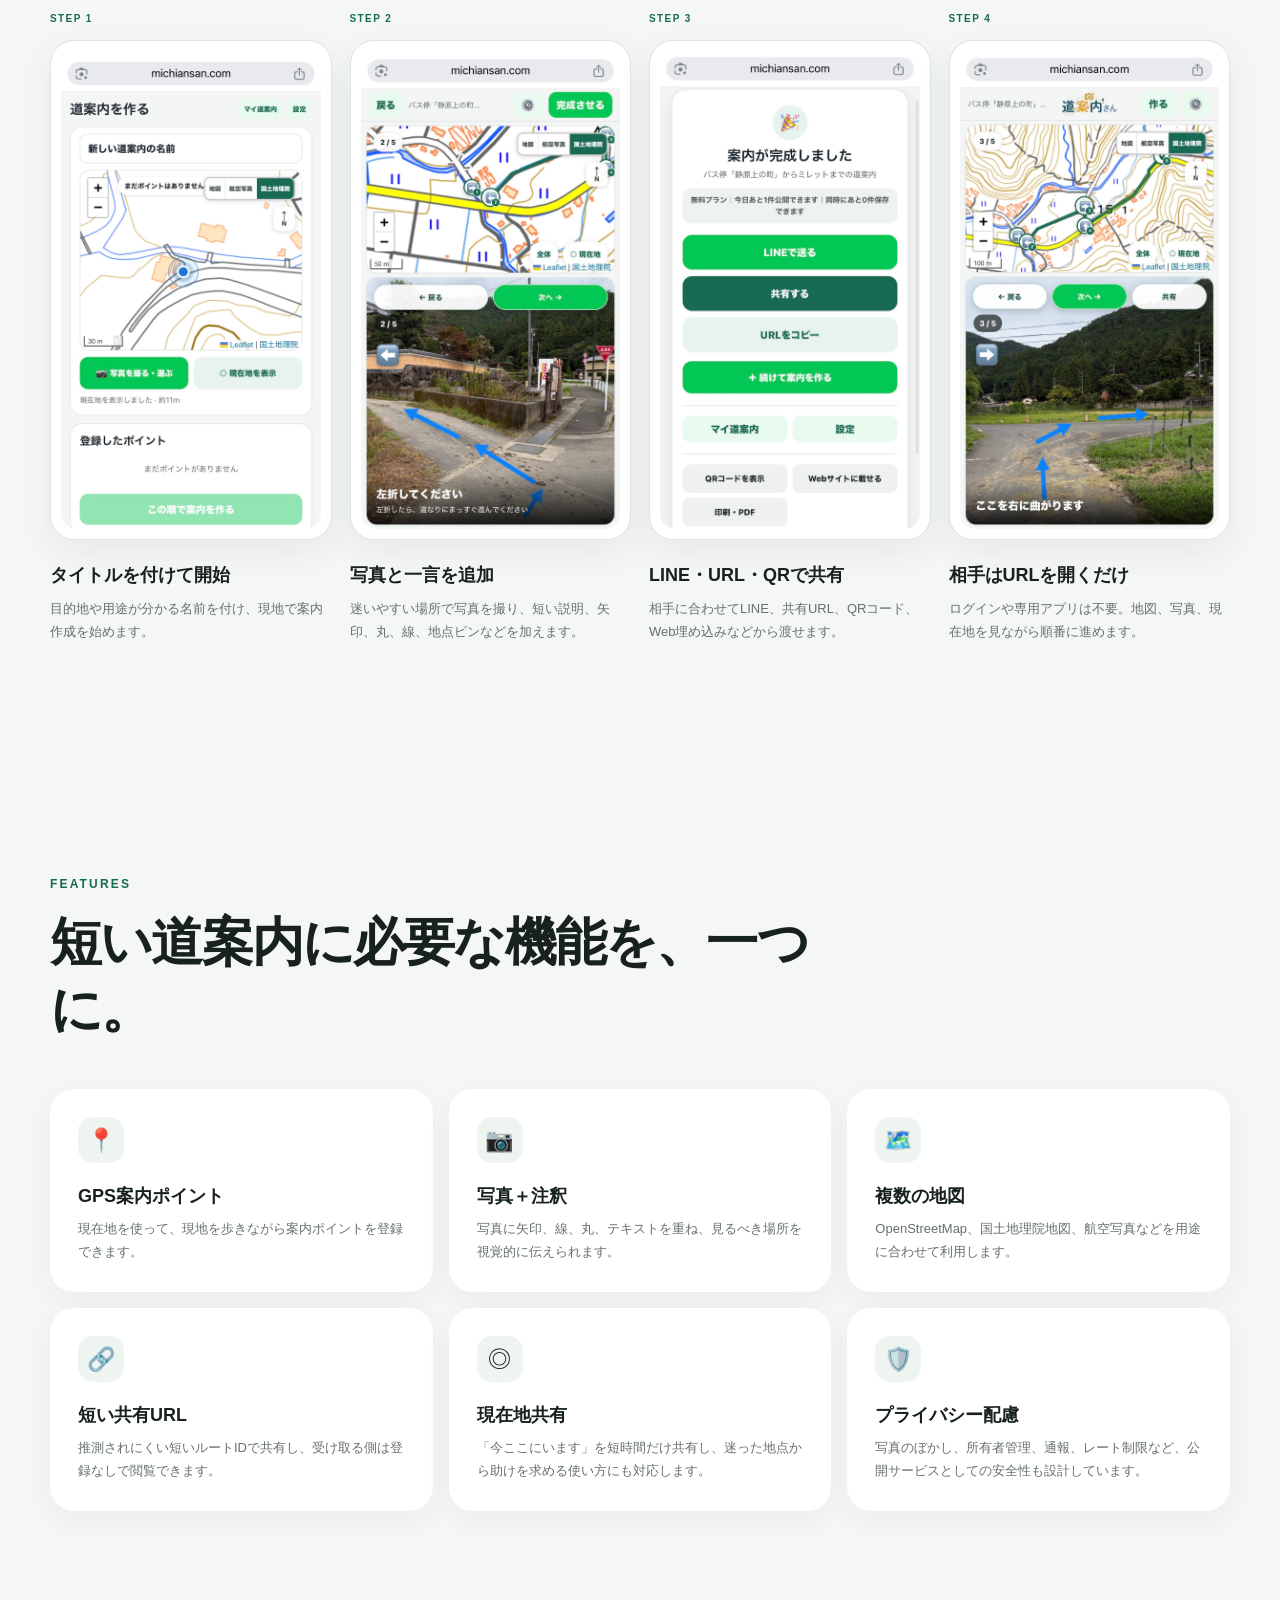
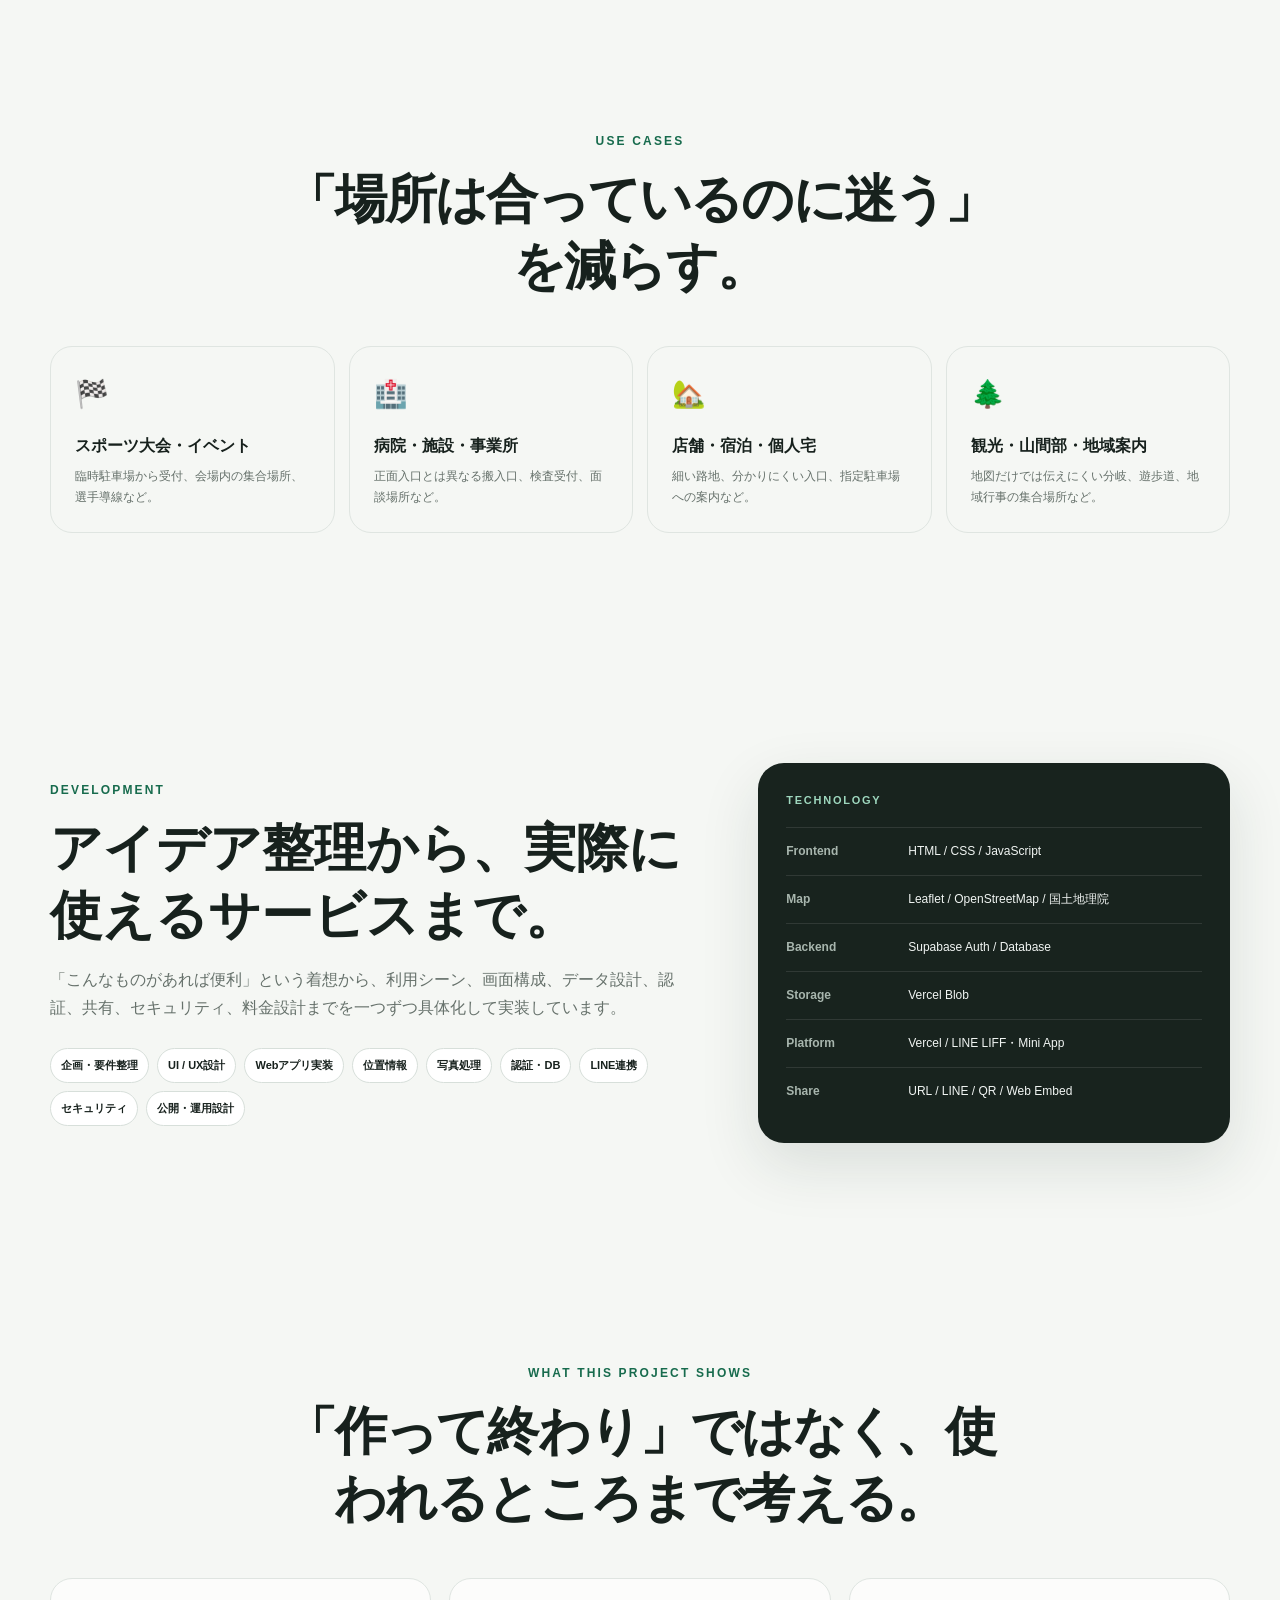
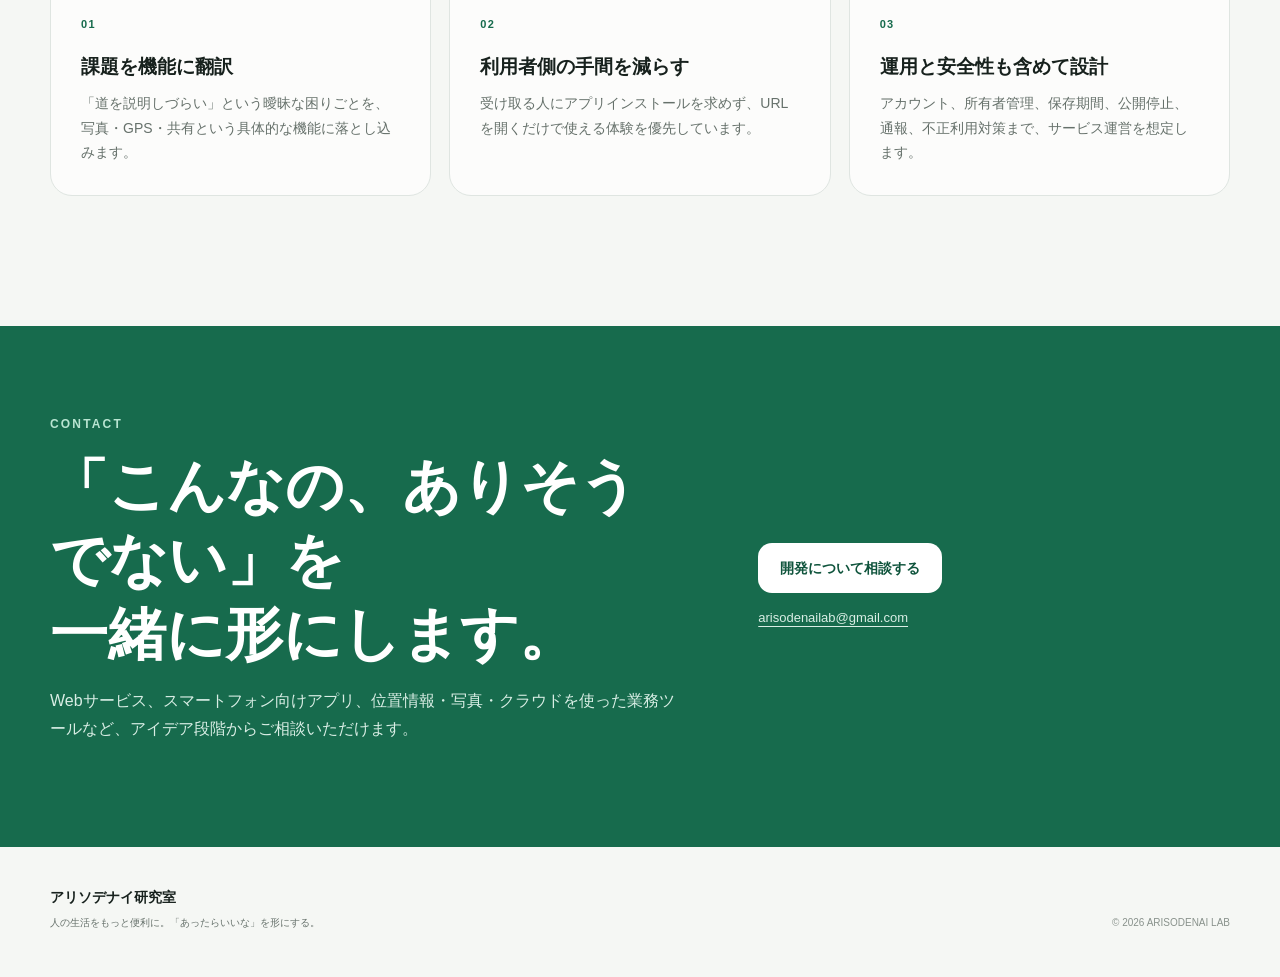
==== commit 67b01f64: "feat(portfolio): 「作るのも、見るのもシンプル。」の STEP 1〜4 を実画面に差し替え モックアップ（.create-screen / .camera-screen / .shar" ====
--- a/portfolio.html
+++ b/portfolio.html
@@ -117,10 +117,8 @@
       <div class="flow-track">
         <article class="flow-step">
           <span class="step-no">STEP 1</span>
-          <div class="mini-screen create-screen">
-            <strong>新しい道案内</strong>
-            <span class="input-line">大会第3駐車場 → 受付</span>
-            <span class="mini-button">案内を作り始める</span>
+          <div class="mini-screen flow-shot">
+            <img src="./images/michiansan-step1-create.jpg" alt="道案内さんの作成画面。道案内の名前を入力し、地図に現在地が表示されている" loading="lazy" width="1088" height="2000">
           </div>
           <h3>タイトルを付けて開始</h3>
           <p>目的地や用途が分かる名前を付け、現地で案内作成を始めます。</p>
@@ -128,9 +126,8 @@
 
         <article class="flow-step">
           <span class="step-no">STEP 2</span>
-          <div class="mini-screen camera-screen">
-            <div class="camera-frame">📷<span>＋ 案内ポイント</span></div>
-            <div class="caption-strip">右へ曲がります ↗</div>
+          <div class="mini-screen flow-shot">
+            <img src="./images/michiansan-step2-annotate.jpg" alt="道案内さんの編集画面。現地写真に青い矢印を描き、「左折してください」と説明を付けている" loading="lazy" width="1083" height="2000">
           </div>
           <h3>写真と一言を追加</h3>
           <p>迷いやすい場所で写真を撮り、短い説明、矢印、丸、線、地点ピンなどを加えます。</p>
@@ -138,10 +135,8 @@
 
         <article class="flow-step">
           <span class="step-no">STEP 3</span>
-          <div class="mini-screen share-screen">
-            <strong>案内が完成しました 🎉</strong>
-            <span class="line-button">LINEで送る</span>
-            <span class="plain-button">URLをコピー</span>
+          <div class="mini-screen flow-shot">
+            <img src="./images/michiansan-step3-share.jpg" alt="道案内さんの完成画面。LINEで送る、共有する、URLをコピー、QRコードを表示などの共有手段が並んでいる" loading="lazy" width="1087" height="2000">
           </div>
           <h3>LINE・URL・QRで共有</h3>
           <p>相手に合わせてLINE、共有URL、QRコード、Web埋め込みなどから渡せます。</p>
@@ -149,10 +144,8 @@
 
         <article class="flow-step">
           <span class="step-no">STEP 4</span>
-          <div class="mini-screen viewer-screen">
-            <div class="viewer-map">1 → 2 → <strong>3</strong></div>
-            <div class="viewer-photo">📷 <span>この先を左へ</span></div>
-            <div class="viewer-buttons"><span>← 前へ</span><strong>次へ →</strong></div>
+          <div class="mini-screen flow-shot">
+            <img src="./images/michiansan-step4-viewer.jpg" alt="道案内さんの閲覧画面。地図と現地写真を見ながら「次へ」で順番に進める" loading="lazy" width="1086" height="2000">
           </div>
           <h3>相手はURLを開くだけ</h3>
           <p>ログインや専用アプリは不要。地図、写真、現在地を見ながら順番に進めます。</p>
--- a/portfolio.css
+++ b/portfolio.css
@@ -20,3 +20,18 @@
 @media(max-width:600px){
   .real-screens-grid{grid-template-columns:1fr;max-width:390px}
 }
+
+/* Flow steps now show real product screens instead of the mock markup.
+   .mini-screen keeps the existing card frame; only the inner spacing changes. */
+.flow-step .mini-screen.flow-shot{min-height:0;gap:0;padding:10px}
+.flow-step .flow-shot img{display:block;width:100%;height:auto;border-radius:16px;
+  /* 元画像の幅が1083〜1088pxと揃っていないため、比率を固定しないと
+     同じ行でも高さが数px変わり、下の見出しがずれる。 */
+  aspect-ratio:1086/2000;object-fit:contain}
+@media(max-width:980px){
+  /* 2列になると1枚が大きくなりすぎるので、端末くらいの幅で中央に置く */
+  .flow-step .mini-screen.flow-shot{max-width:320px;margin-inline:auto}
+}
+@media(max-width:640px){
+  .flow-step .mini-screen.flow-shot{max-width:290px}
+}
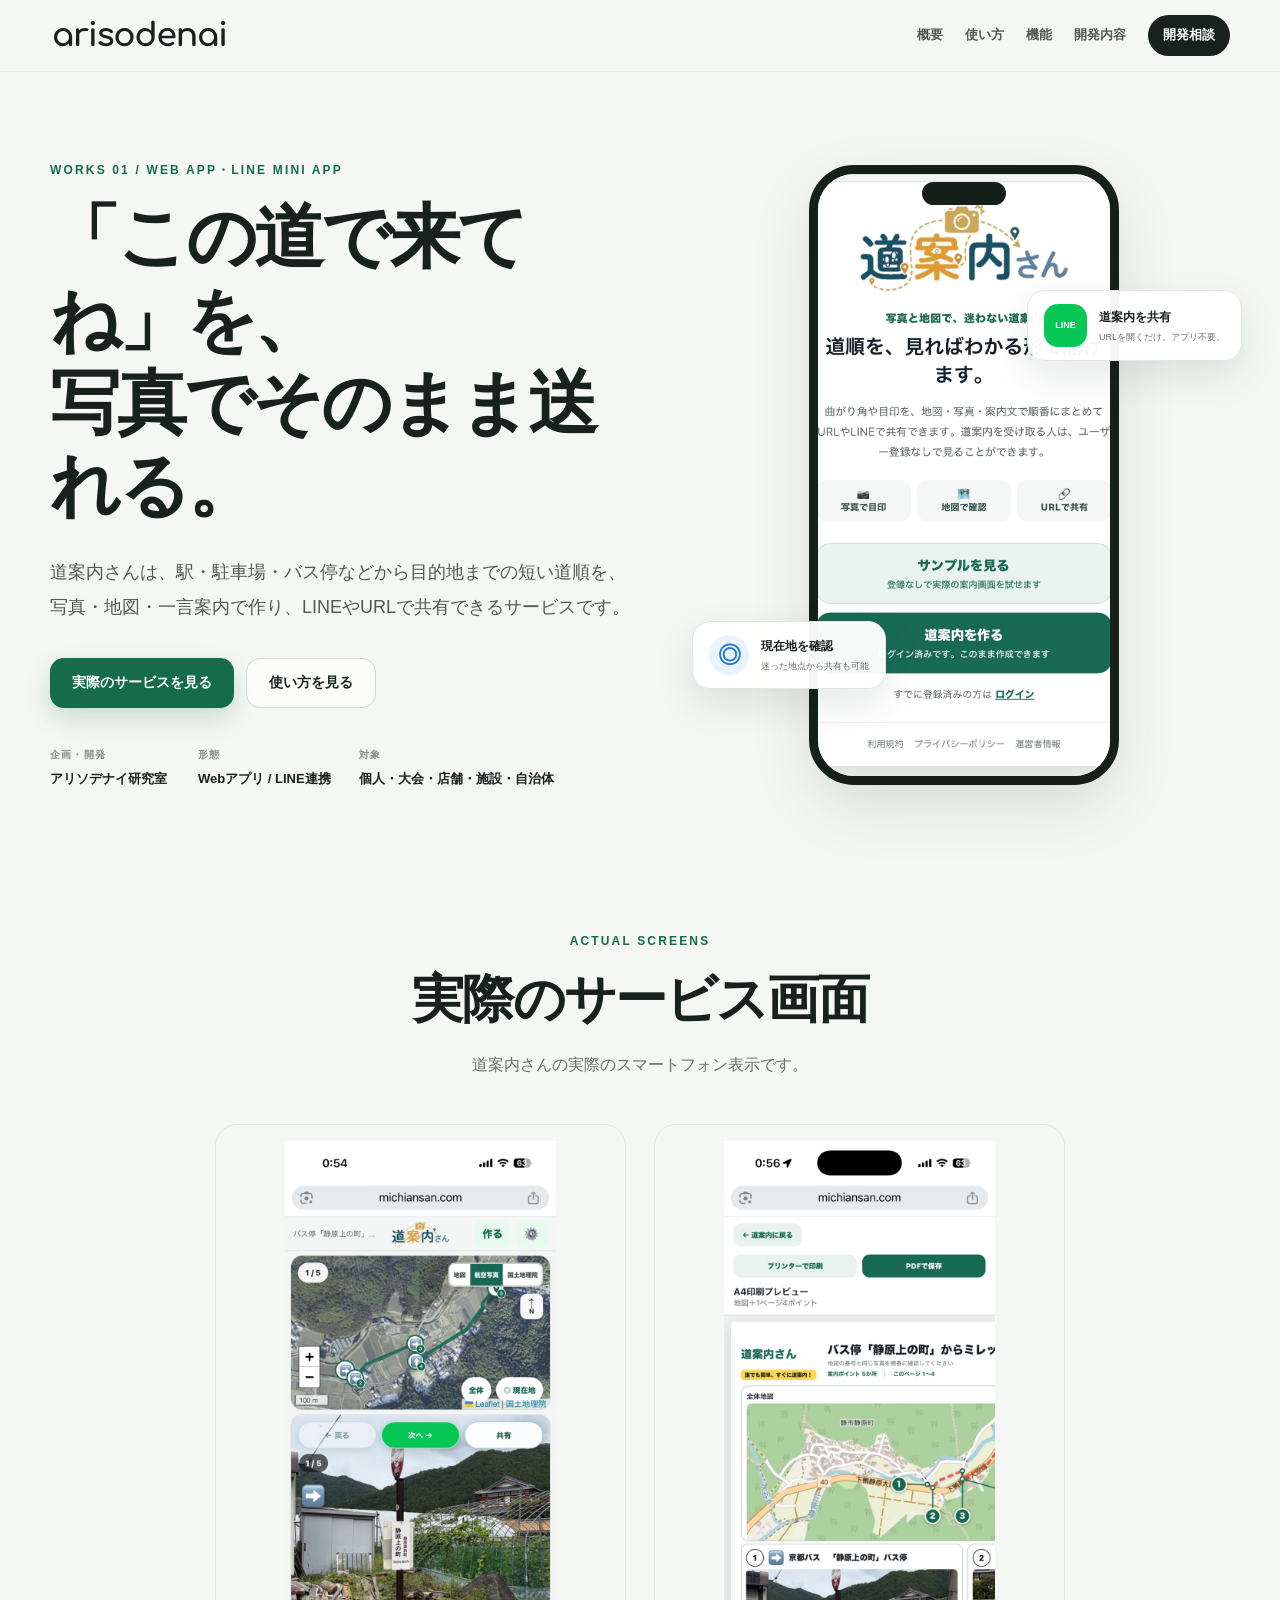
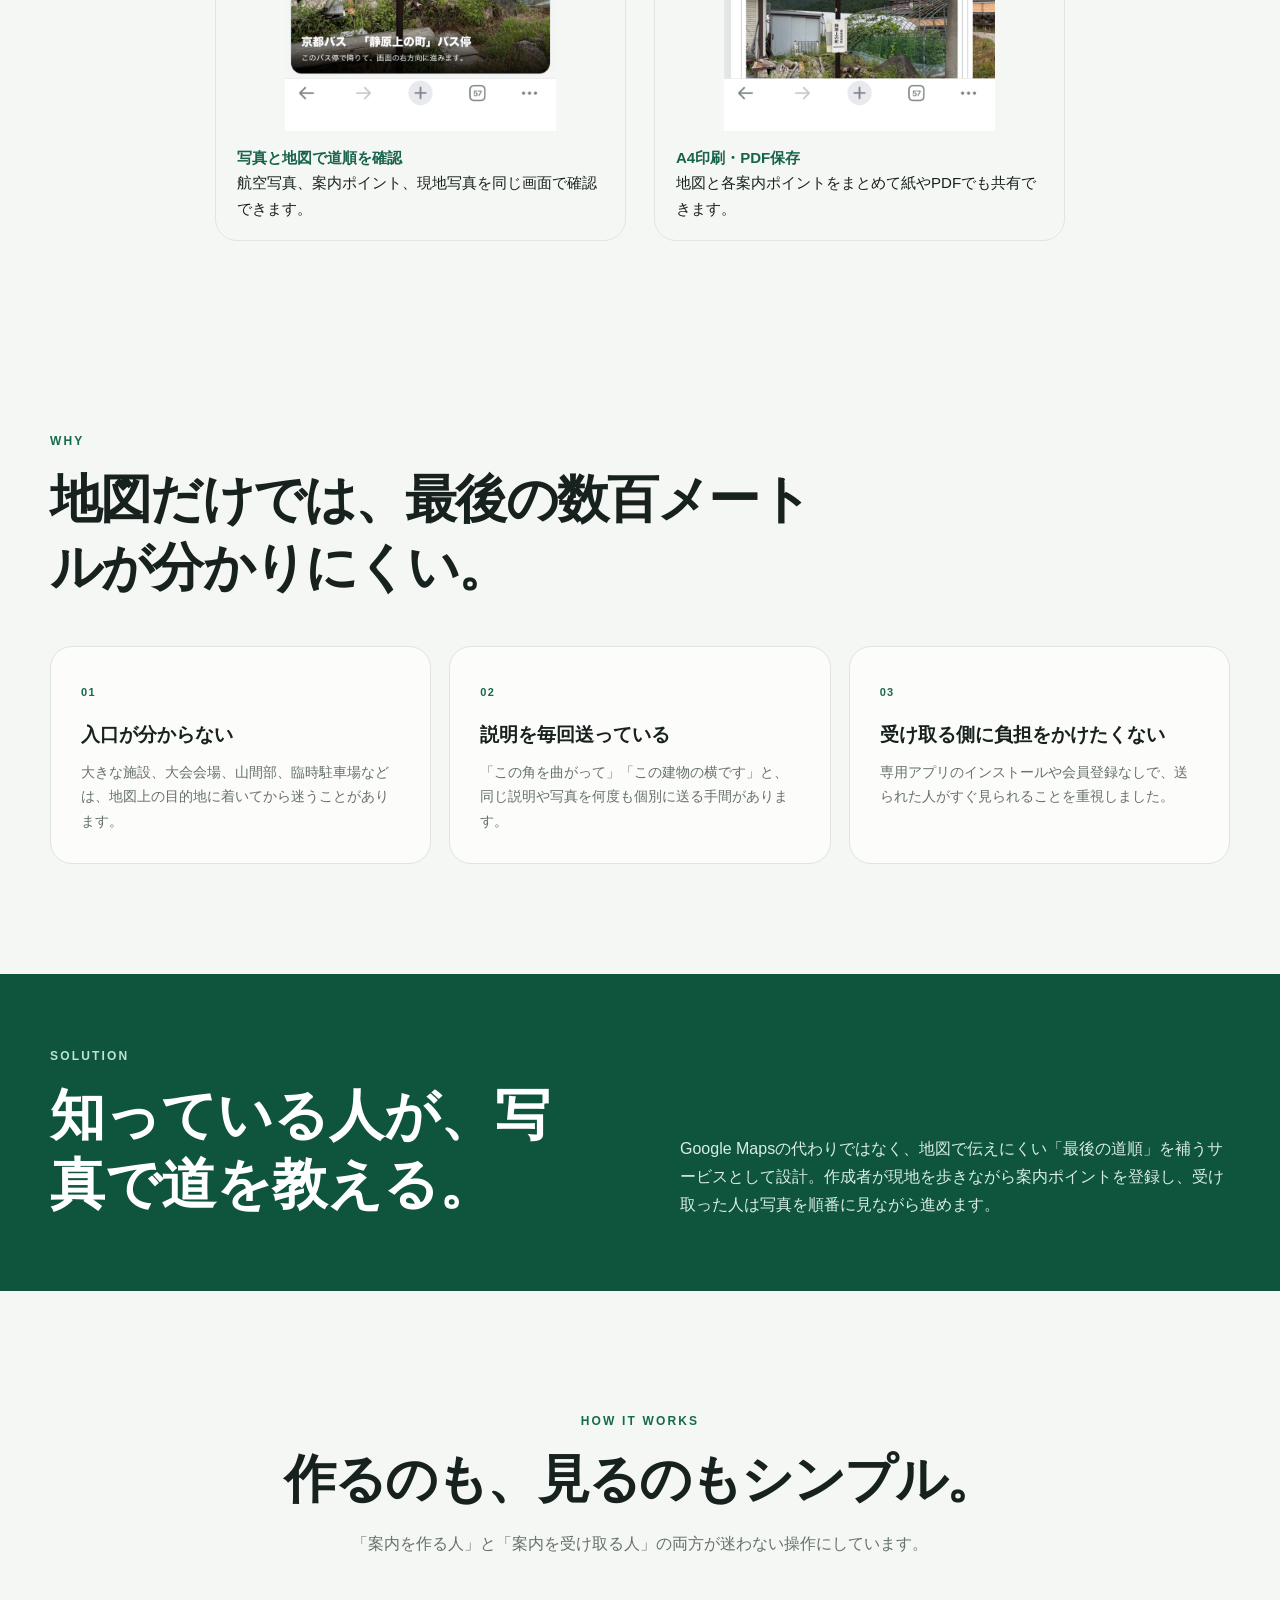
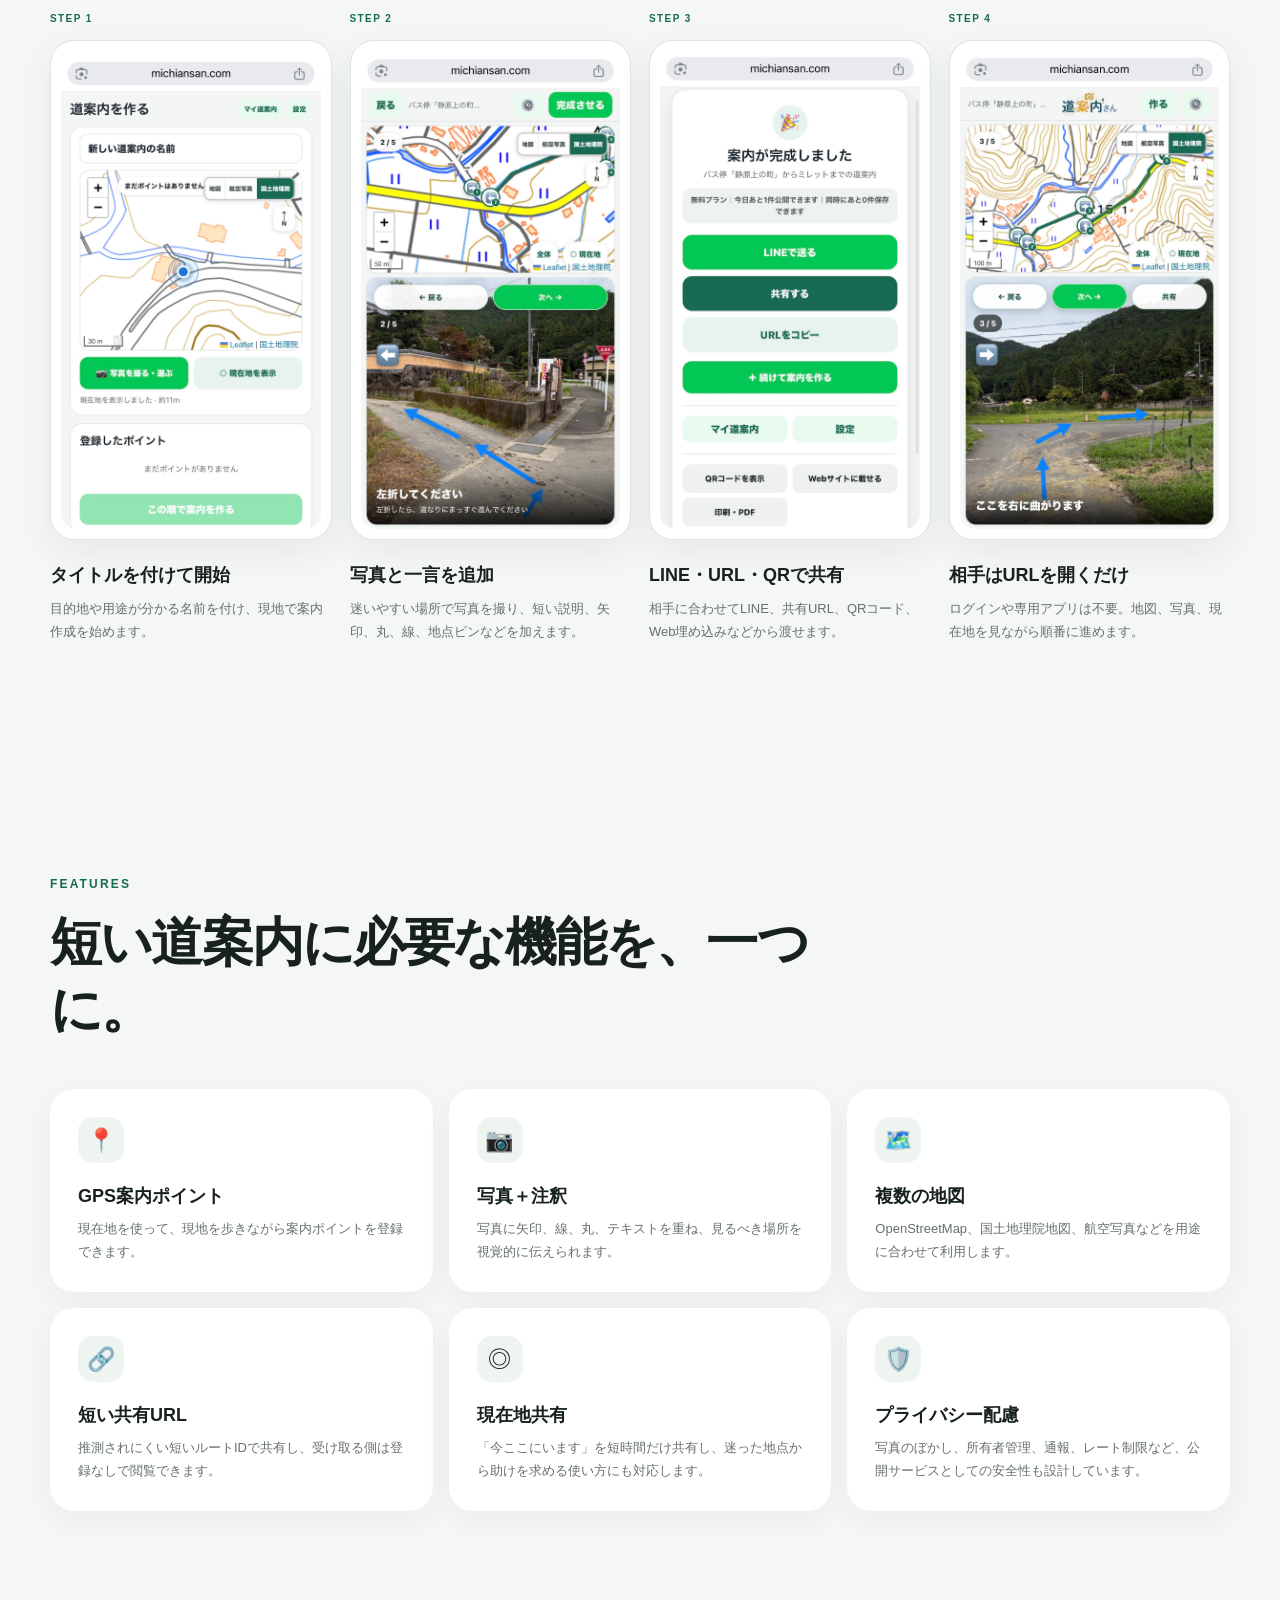
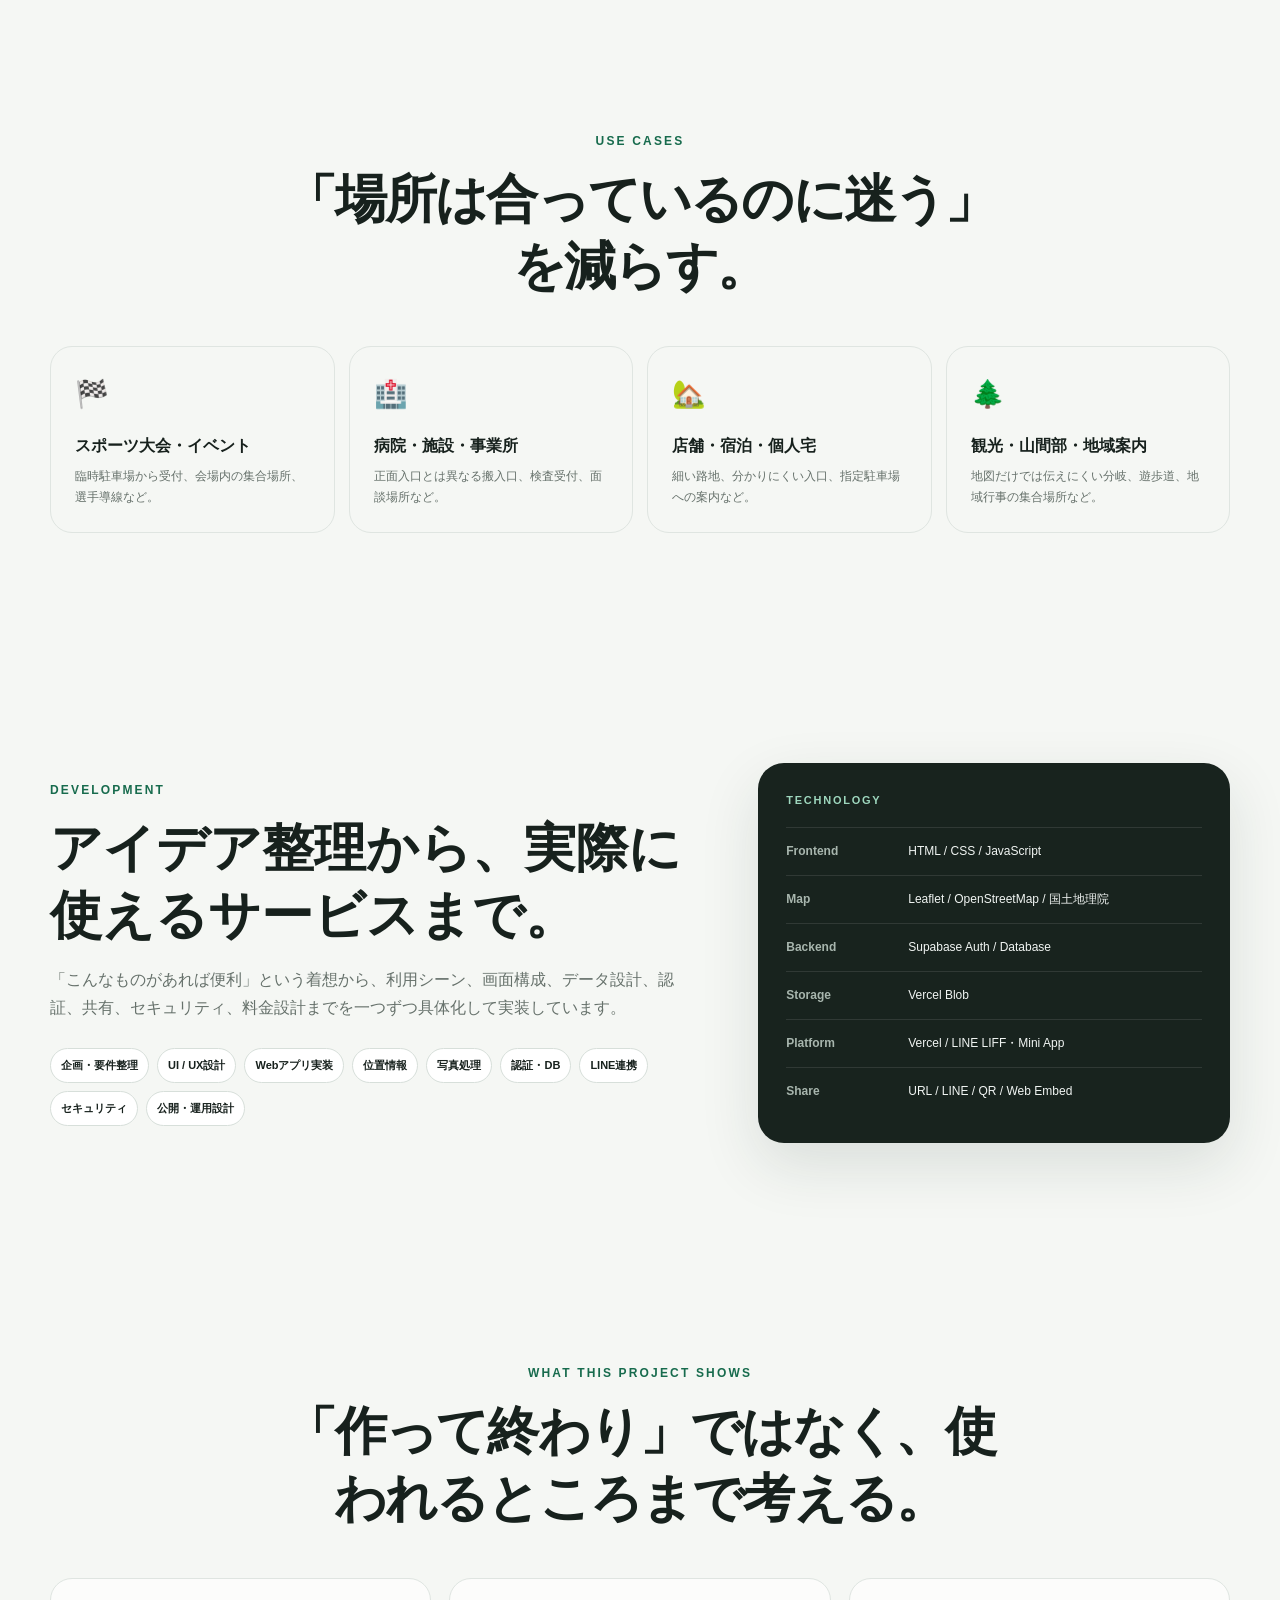
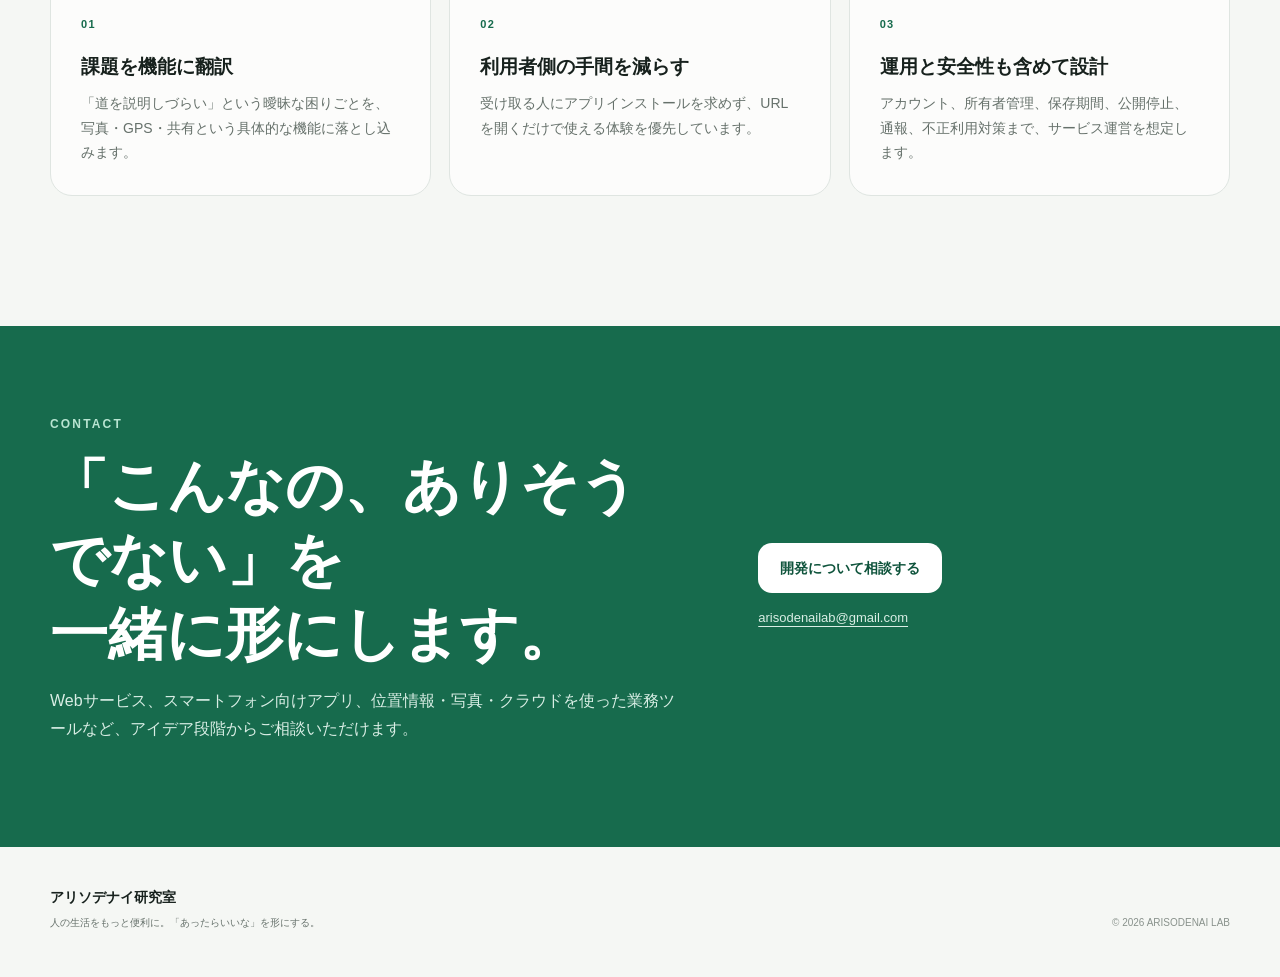
==== commit ba7cfbe1: "feat: index の WORKS 01 をイメージ写真に、portfolio のヒーローを実画面に - index.html  WORKS 01 の視覚面（地図模様・ルートピン・端末モック）を " ====
--- a/portfolio.html
+++ b/portfolio.html
@@ -44,20 +44,8 @@
       </div>
 
       <div class="hero-visual" aria-label="道案内さんの画面イメージ">
-        <div class="phone phone-main">
-          <div class="phone-bar"><span>道案内さん</span><span>作る</span></div>
-          <div class="mock-map">
-            <span class="route-line"></span>
-            <span class="pin p1">1</span><span class="pin p2">2</span><span class="pin p3">3</span>
-            <span class="location-dot"></span>
-            <span class="map-chip">2 / 5</span>
-          </div>
-          <div class="mock-photo">
-            <span class="photo-icon">📷</span>
-            <span class="mock-arrow">↗</span>
-            <div class="photo-caption"><strong>この角を右へ</strong><small>赤い自動販売機が目印です</small></div>
-          </div>
-          <div class="mock-controls"><span>← 前へ</span><strong>次へ →</strong><span>共有</span></div>
+        <div class="phone phone-main phone-shot">
+          <img src="./images/michiansan-top.jpg" alt="道案内さんのトップページ。写真と地図で道順を共有できることを紹介し、サンプルを見る・道案内を作るボタンが並んでいる" loading="lazy" width="1175" height="2000">
         </div>
         <div class="share-card">
           <span class="share-icon">LINE</span>
--- a/portfolio.css
+++ b/portfolio.css
@@ -35,3 +35,6 @@
 @media(max-width:640px){
   .flow-step .mini-screen.flow-shot{max-width:290px}
 }
+
+/* ヒーローの端末枠に実際のトップ画面を入れる。枠（ベゼル・角丸・影）は既存のまま。 */
+.phone-shot img{display:block;width:100%;height:100%;object-fit:cover;object-position:center top}
